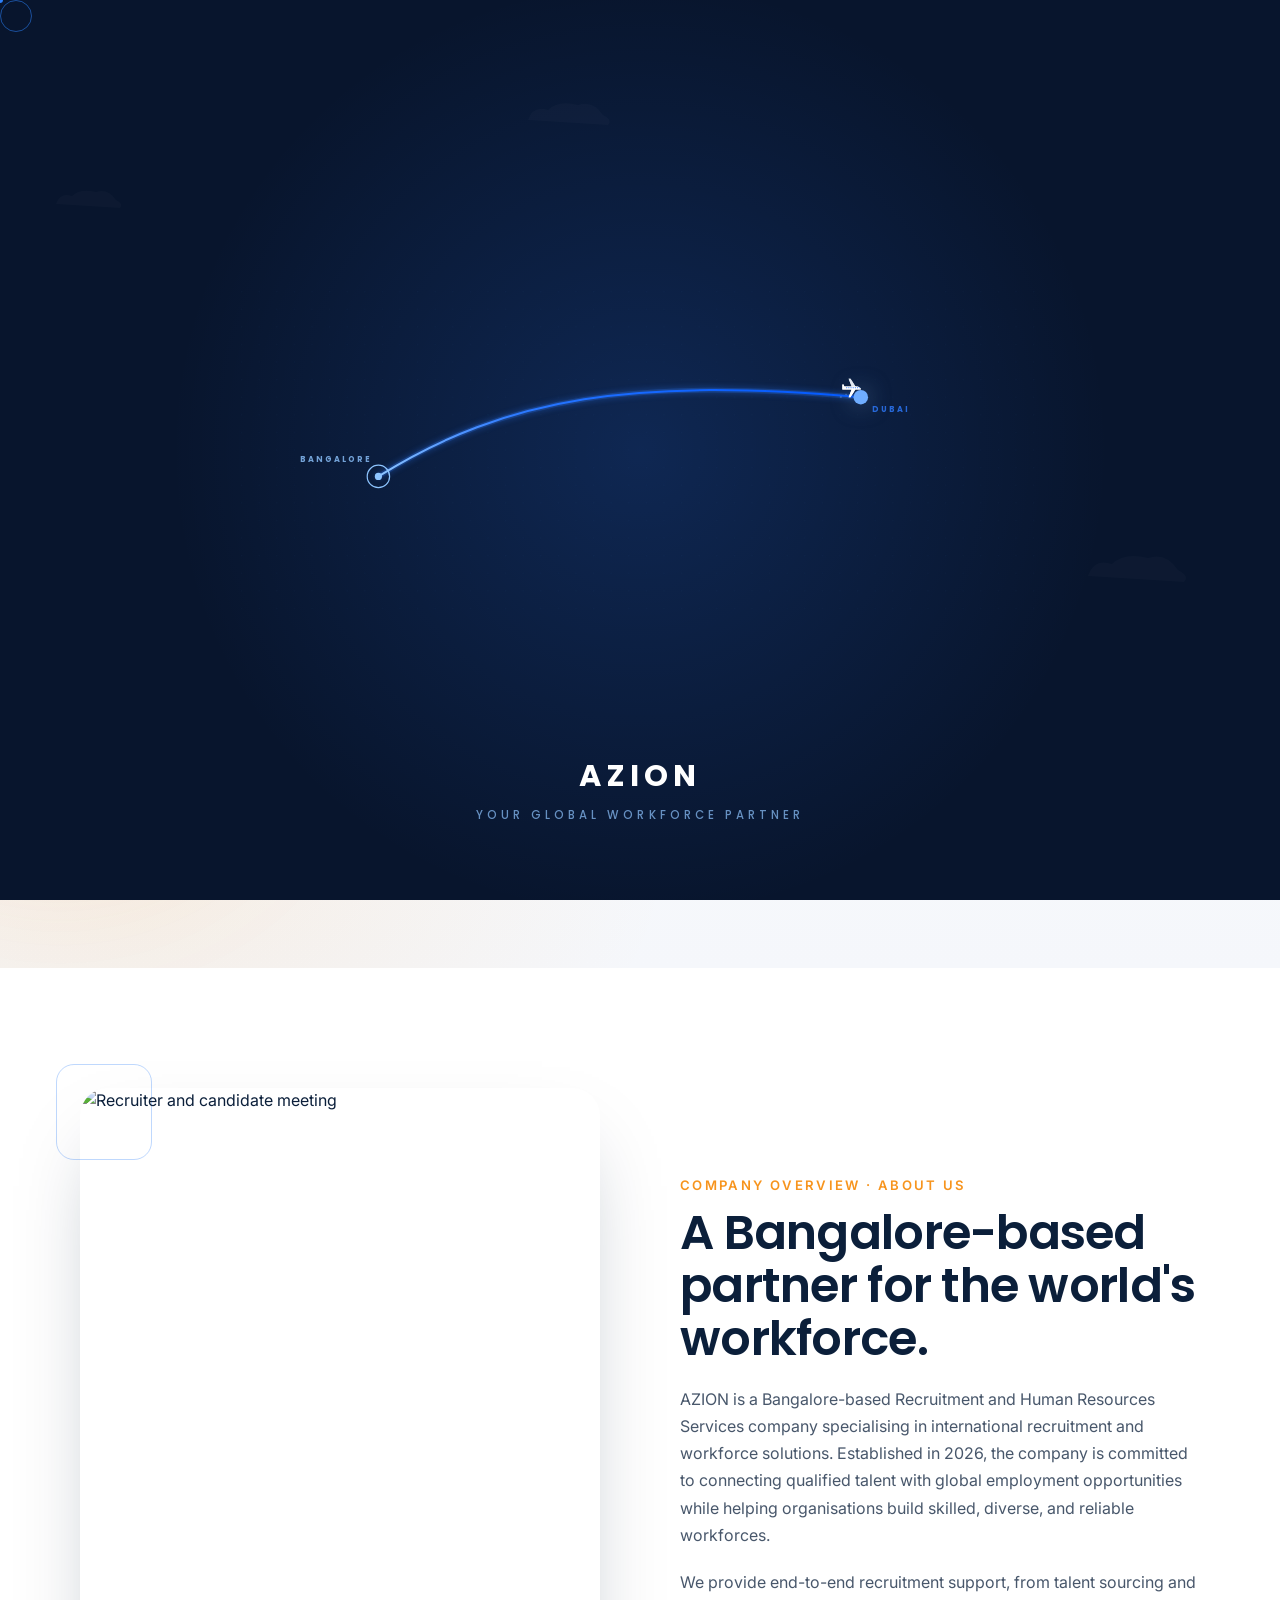
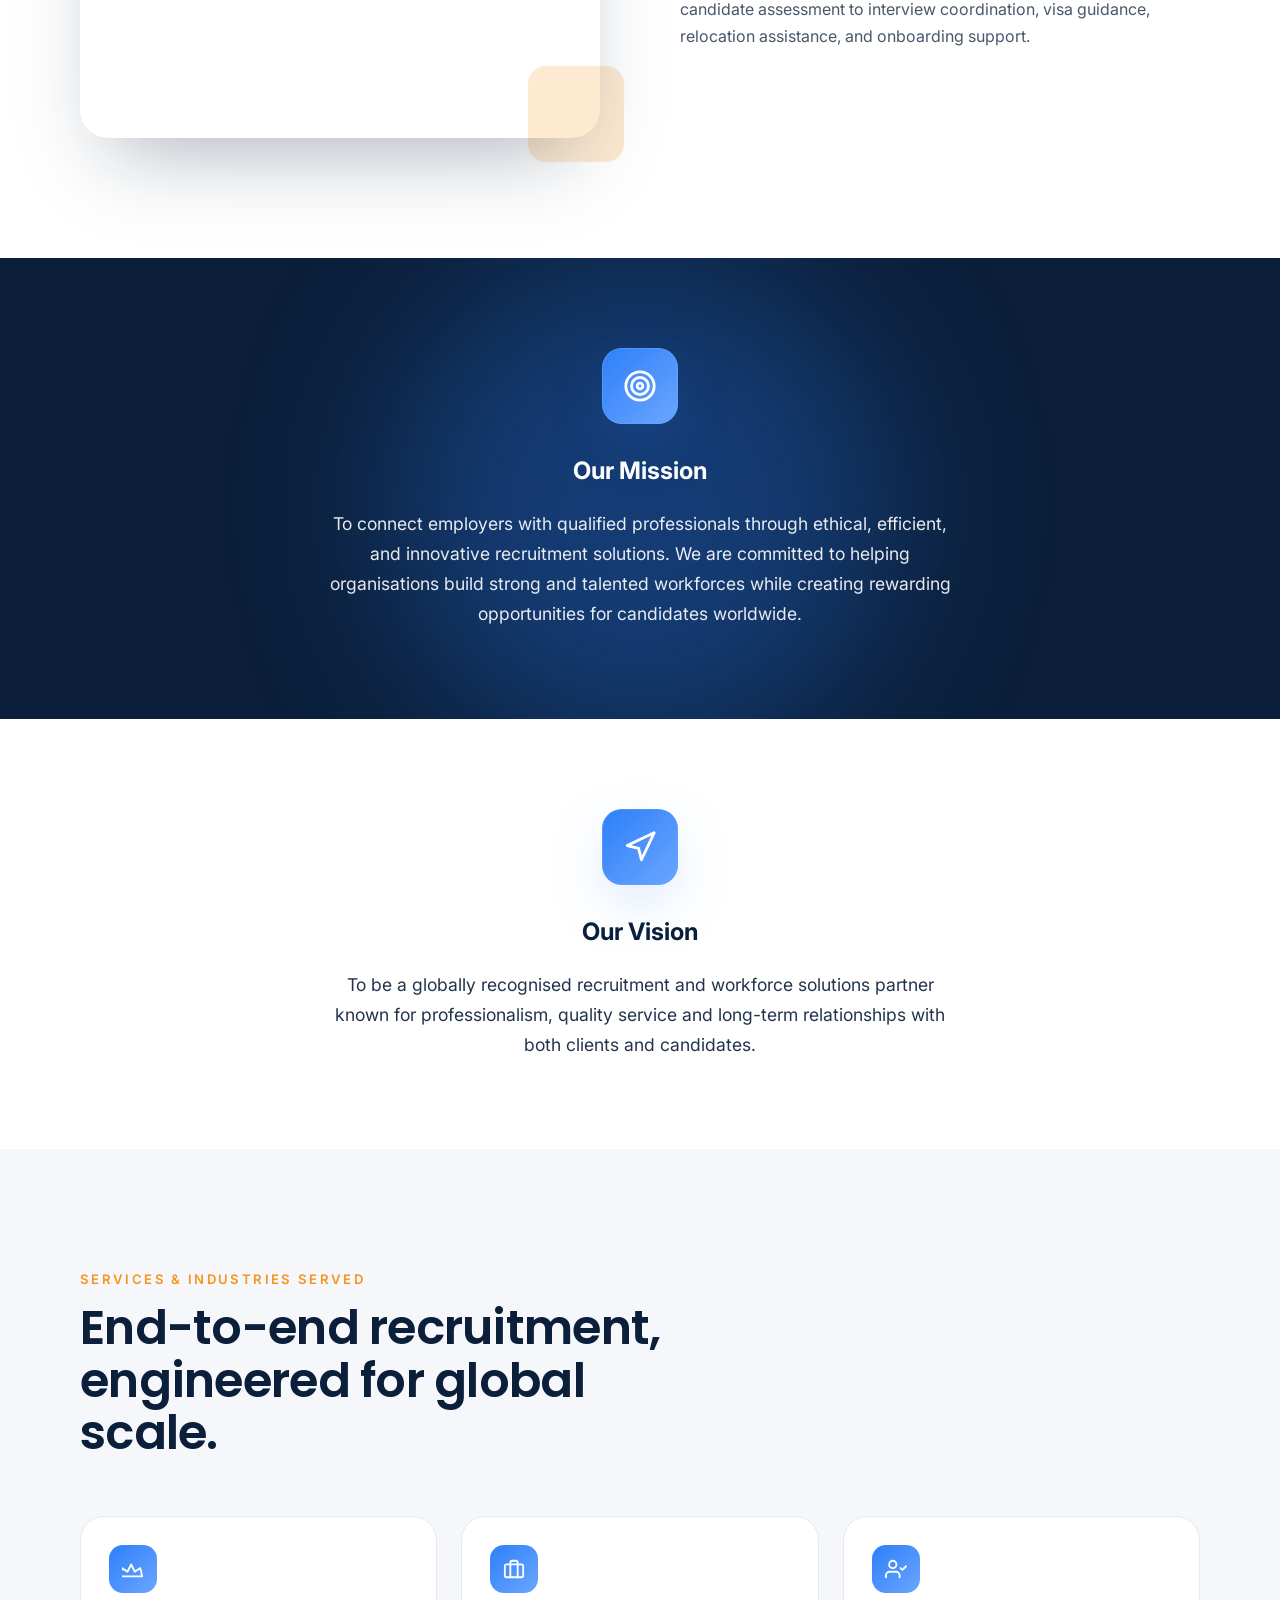
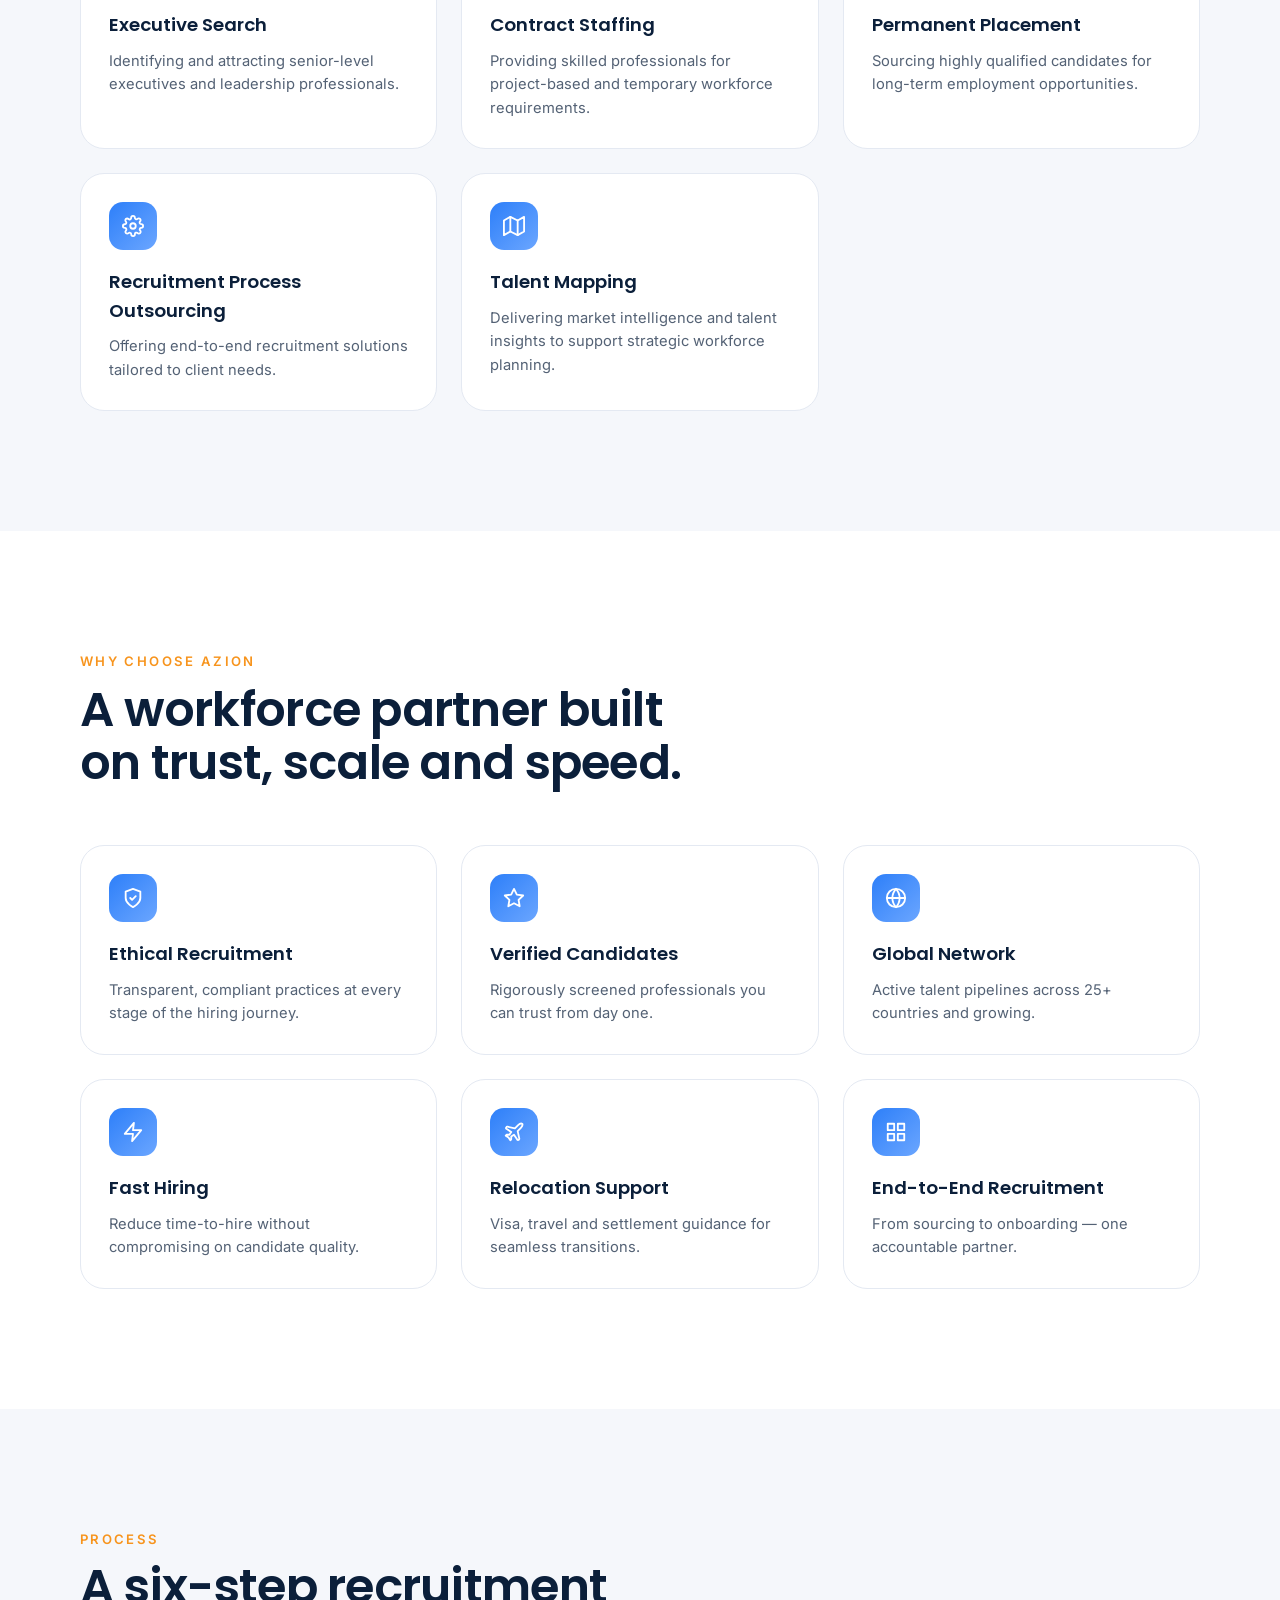
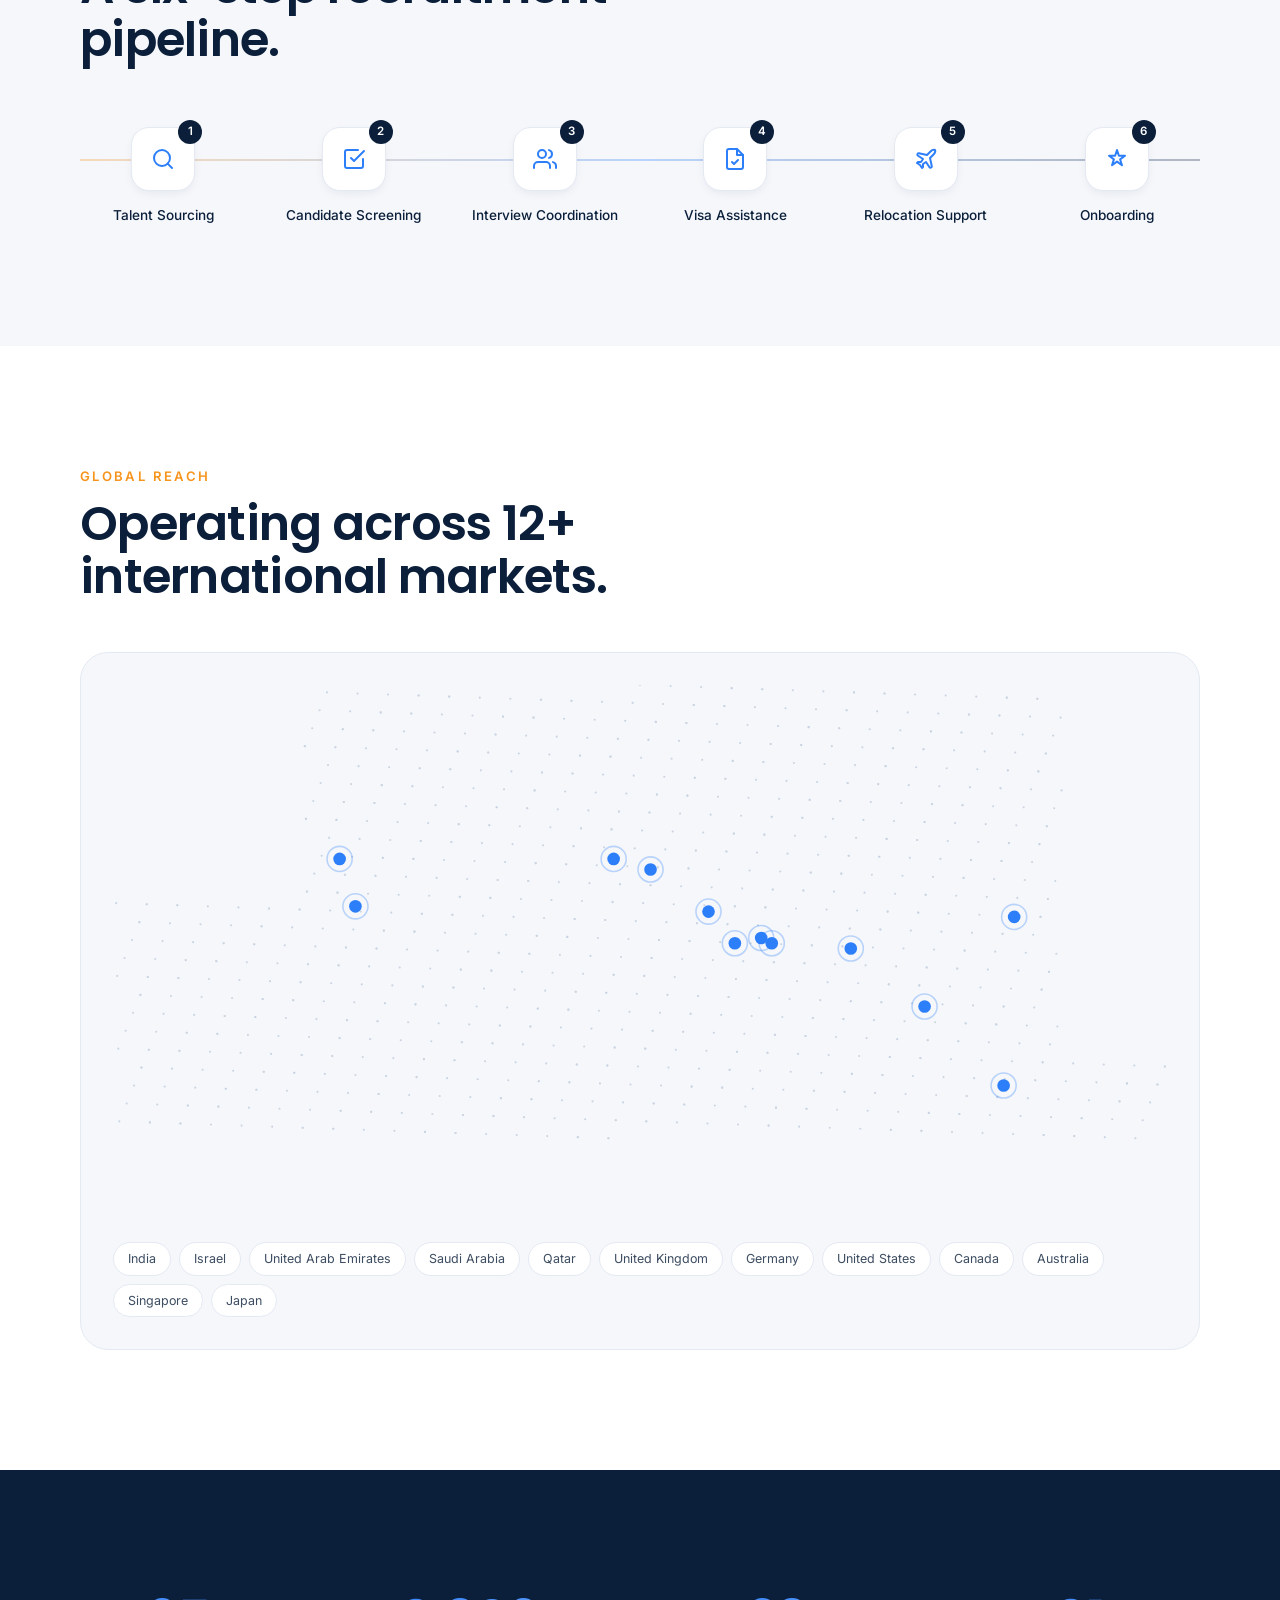
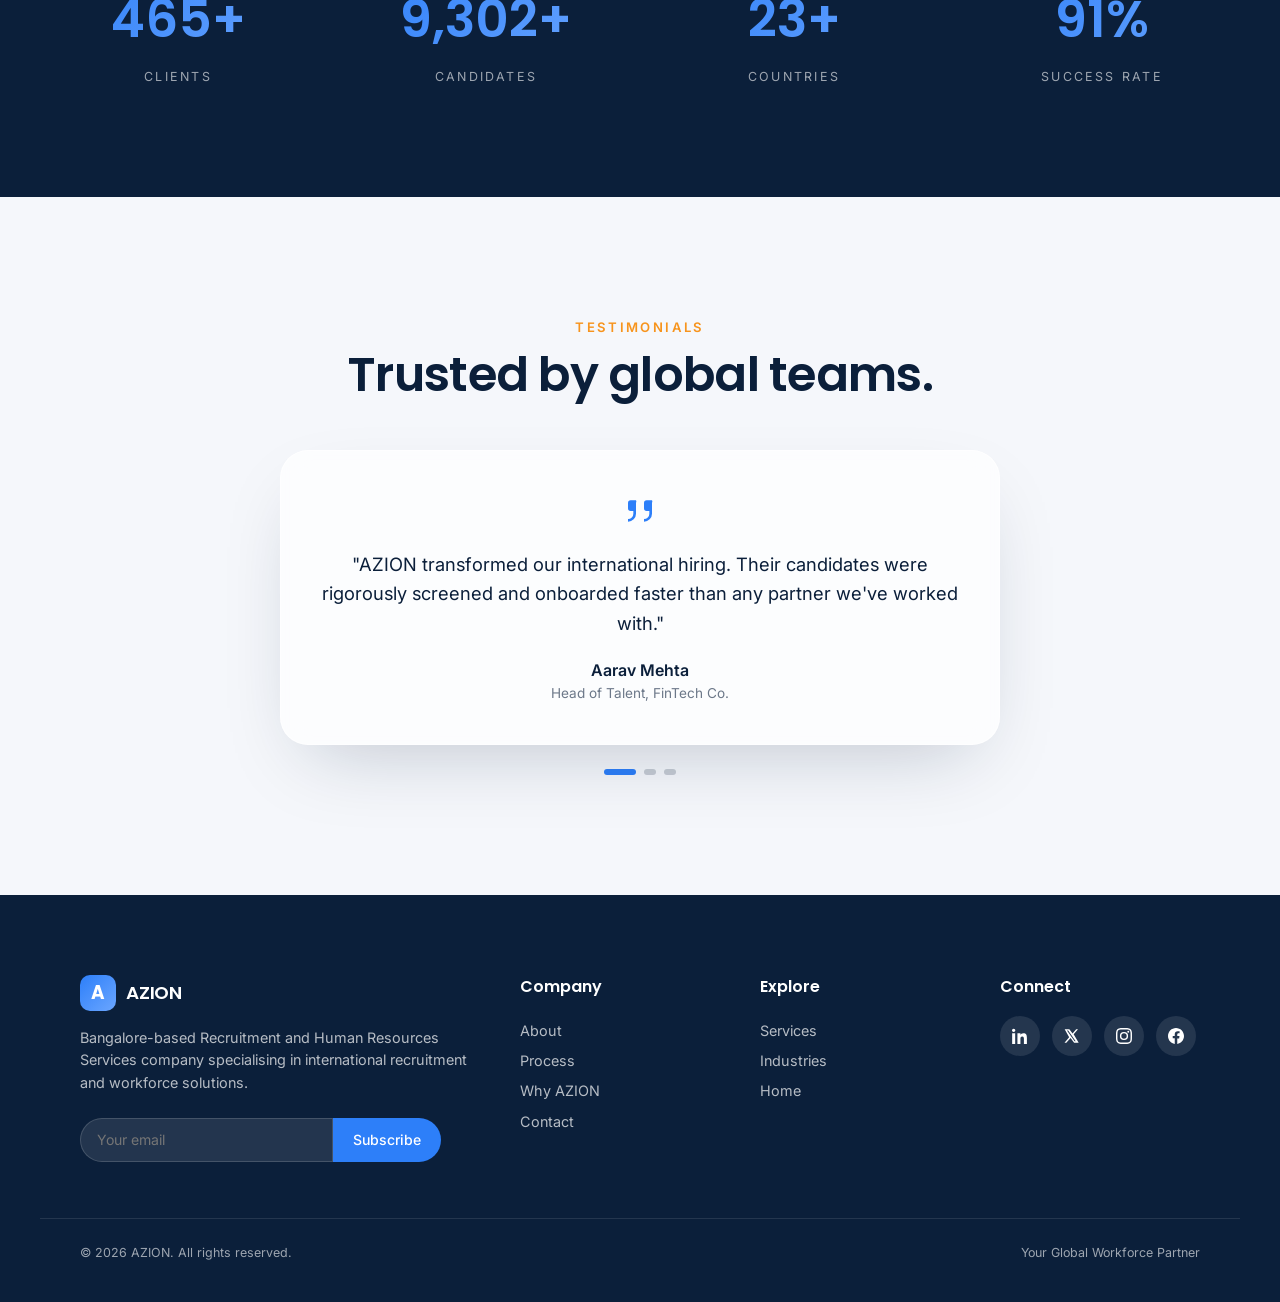
==== index.html @ 22405b6f "to root" ====
<!doctype html>
<html lang="en">

<head>
  <meta charset="utf-8" />
  <meta name="viewport" content="width=device-width, initial-scale=1" />
  <title>AZION — Overseas Recruitment & Workforce Solutions</title>
  <meta name="description"
    content="Bangalore-based international recruitment partner connecting employers with qualified professionals across Europe, Australia, and the GCC." />
  <meta property="og:title" content="AZION — Your Global Workforce Partner" />
  <meta property="og:description" content="Ethical, efficient, innovative recruitment for global teams." />
  <link rel="preconnect" href="https://fonts.googleapis.com">
  <link rel="preconnect" href="https://fonts.gstatic.com" crossorigin>
  <link
    href="https://fonts.googleapis.com/css2?family=Inter:wght@400;500;600&family=Poppins:wght@500;600;700&display=swap"
    rel="stylesheet">
  <link rel="stylesheet" href="css/styles.css" />
</head>

<body>

  <!-- ===== Page Loader ===== -->
  <div id="page-loader" class="loader-root">
    <div class="loader-bg solid"></div>
    <div class="loader-bg radial"></div>
    <div class="loader-bg loader-clouds">
      <svg class="c1" viewBox="0 0 100 40">
        <path d="M 10 30 Q 15 15, 30 20 Q 40 10, 60 15 Q 75 10, 85 25 Q 95 30, 90 35 Z" fill="currentColor" />
      </svg>
      <svg class="c2" viewBox="0 0 100 40">
        <path d="M 10 30 Q 15 15, 30 20 Q 40 10, 60 15 Q 75 10, 85 25 Q 95 30, 90 35 Z" fill="currentColor" />
      </svg>
      <svg class="c3" viewBox="0 0 100 40">
        <path d="M 10 30 Q 15 15, 30 20 Q 40 10, 60 15 Q 75 10, 85 25 Q 95 30, 90 35 Z" fill="currentColor" />
      </svg>
    </div>
    <div class="loader-content">
      <div class="loader-map">
        <div class="loader-map-bg">
          <svg viewBox="0 0 1000 400" fill="none">
            <defs>
              <pattern id="dot-grid-loader" x="0" y="0" width="22" height="22" patternUnits="userSpaceOnUse">
                <circle cx="2" cy="2" r="1.1" fill="currentColor" opacity="0.3" />
              </pattern>
            </defs>
            <rect width="1000" height="400" fill="url(#dot-grid-loader)" />
          </svg>
        </div>
        <svg class="loader-svg" viewBox="0 0 1000 400">
          <defs>
            <linearGradient id="flight-grad" x1="0%" y1="100%" x2="100%" y2="0%">
              <stop offset="0%" stop-color="#8EC5FF" />
              <stop offset="50%" stop-color="#2E7BFF" />
              <stop offset="100%" stop-color="#0057FF" />
            </linearGradient>
            <filter id="path-glow" x="-20%" y="-20%" width="140%" height="140%">
              <feGaussianBlur stdDeviation="4" result="blur" />
              <feMerge>
                <feMergeNode in="blur" />
                <feMergeNode in="SourceGraphic" />
              </feMerge>
            </filter>
            <filter id="plane-glow" x="-80%" y="-80%" width="260%" height="260%">
              <feGaussianBlur stdDeviation="10" result="blur" />
              <feMerge>
                <feMergeNode in="blur" />
                <feMergeNode in="SourceGraphic" />
              </feMerge>
            </filter>
          </defs>

          <path class="flight-glow" d="M173 233 C 335 132, 496 110, 776 134" fill="none" stroke="#2E7BFF"
            stroke-width="6" stroke-linecap="round" opacity="0.35" filter="url(#path-glow)" />
          <path class="flight-path" d="M173 233 C 335 132, 496 110, 776 134" fill="none" stroke="url(#flight-grad)"
            stroke-width="2.5" stroke-linecap="round" />

          <circle id="loader-particle-0" r="3" fill="#8EC5FF" cx="0" cy="0"
            style="opacity:0;filter:drop-shadow(0 0 3px #2E7BFF)" />
          <circle id="loader-particle-1" r="3" fill="#8EC5FF" cx="0" cy="0"
            style="opacity:0;filter:drop-shadow(0 0 3px #2E7BFF)" />
          <circle id="loader-particle-2" r="3" fill="#8EC5FF" cx="0" cy="0"
            style="opacity:0;filter:drop-shadow(0 0 3px #2E7BFF)" />
          <circle id="loader-particle-3" r="3" fill="#8EC5FF" cx="0" cy="0"
            style="opacity:0;filter:drop-shadow(0 0 3px #2E7BFF)" />
          <circle id="loader-particle-4" r="3" fill="#8EC5FF" cx="0" cy="0"
            style="opacity:0;filter:drop-shadow(0 0 3px #2E7BFF)" />
          <circle id="loader-particle-5" r="3" fill="#8EC5FF" cx="0" cy="0"
            style="opacity:0;filter:drop-shadow(0 0 3px #2E7BFF)" />
          <circle id="loader-particle-6" r="3" fill="#8EC5FF" cx="0" cy="0"
            style="opacity:0;filter:drop-shadow(0 0 3px #2E7BFF)" />
          <circle id="loader-particle-7" r="3" fill="#8EC5FF" cx="0" cy="0"
            style="opacity:0;filter:drop-shadow(0 0 3px #2E7BFF)" />
          <circle id="loader-particle-8" r="3" fill="#8EC5FF" cx="0" cy="0"
            style="opacity:0;filter:drop-shadow(0 0 3px #2E7BFF)" />
          <circle id="loader-particle-9" r="3" fill="#8EC5FF" cx="0" cy="0"
            style="opacity:0;filter:drop-shadow(0 0 3px #2E7BFF)" />
          <circle id="loader-particle-10" r="3" fill="#8EC5FF" cx="0" cy="0"
            style="opacity:0;filter:drop-shadow(0 0 3px #2E7BFF)" />
          <circle id="loader-particle-11" r="3" fill="#8EC5FF" cx="0" cy="0"
            style="opacity:0;filter:drop-shadow(0 0 3px #2E7BFF)" />
          <circle id="loader-particle-12" r="3" fill="#8EC5FF" cx="0" cy="0"
            style="opacity:0;filter:drop-shadow(0 0 3px #2E7BFF)" />
          <circle id="loader-particle-13" r="3" fill="#8EC5FF" cx="0" cy="0"
            style="opacity:0;filter:drop-shadow(0 0 3px #2E7BFF)" />
          <circle id="loader-particle-14" r="3" fill="#8EC5FF" cx="0" cy="0"
            style="opacity:0;filter:drop-shadow(0 0 3px #2E7BFF)" />

          <g transform="translate(173, 233)" class="marker-blr">
            <circle r="4.5" fill="#8EC5FF" />
            <circle r="14" fill="none" stroke="#8EC5FF" stroke-width="1.5" />
            <text x="-8" y="-18" fill="#8EC5FF" text-anchor="end">Bangalore</text>
          </g>
          <g transform="translate(776, 134)" class="marker-dxb">
            <circle r="4.5" fill="#2E7BFF" class="marker-dxb-dot" />
            <circle r="14" fill="none" stroke="#2E7BFF" stroke-width="1.5" class="marker-dxb-ring" />
            <text x="14" y="18" fill="#2E7BFF">Dubai</text>
          </g>

          <g class="plane-group" opacity="0" style="filter:url(#plane-glow)">
            <g transform="translate(-256,-256)">
              <polygon fill="#E2E8F0" points="267.342,237.829 173.993,0 226.41,0 377.713,237.829" />
              <path fill="#FFFFFF"
                d="M497.958,259.18l-14.559-7.004l-6.745-14.284c-19.342-13.812-48.901-24.332-93.788-24.332c-142.684,0-328.62,0-328.62,0l-20.761-53.215H0v138.37h257.708L173.993,512h52.417c21.565-37.033,130.957-205.984,135.685-213.286H512C512,291.494,509.359,275.432,497.958,259.18z" />
              <g>
                <path fill="#3B82F6"
                  d="M477.952,262.091h12.133c3.005,0,5.75-1.098,7.868-2.907c-5.136-7.322-12.051-14.679-21.303-21.286c-6.088,0.65-10.831,5.801-10.831,12.061C465.819,256.658,471.251,262.091,477.952,262.091z" />
                <path fill="#2E7BFF"
                  d="M429.421,262.091h-12.133c-6.701,0-12.133-5.433-12.133-12.133s5.432-12.133,12.133-12.133h12.133c6.701,0,12.133,5.433,12.133,12.133S436.121,262.091,429.421,262.091z" />
                <path fill="#2E7BFF"
                  d="M368.758,262.091h-12.133c-6.701,0-12.133-5.433-12.133-12.133s5.432-12.133,12.133-12.133h12.133c6.701,0,12.133,5.433,12.133,12.133S375.457,262.091,368.758,262.091z" />
                <path fill="#2E7BFF"
                  d="M308.094,262.091h-12.133c-6.701,0-12.133-5.433-12.133-12.133s5.432-12.133,12.133-12.133h12.133c6.701,0,12.133,5.433,12.133,12.133S314.794,262.091,308.094,262.091z" />
                <path fill="#2E7BFF"
                  d="M247.431,262.091h-12.133c-6.701,0-12.133-5.433-12.133-12.133s5.432-12.133,12.133-12.133h12.133c6.701,0,12.133,5.433,12.133,12.133S254.13,262.091,247.431,262.091z" />
                <path fill="#2E7BFF"
                  d="M186.767,262.091h-12.133c-6.701,0-12.133-5.433-12.133-12.133s5.432-12.133,12.133-12.133h12.133c6.701,0,12.133,5.433,12.133,12.133S193.467,262.091,186.767,262.091z" />
                <path fill="#2E7BFF"
                  d="M126.104,262.091h-12.133c-6.701,0-12.133-5.433-12.133-12.133s5.432-12.133,12.133-12.133h12.133c6.701,0,12.133,5.433,12.133,12.133S132.803,262.091,126.104,262.091z" />
              </g>
            </g>
          </g>
        </svg>
      </div>

      <div class="loader-caption">
        <div class="stack">
          <p class="loader-text-1">Connecting Global Talent</p>
          <p class="loader-text-2">From Bangalore to Dubai</p>
          <h1 class="loader-text-3">AZION<span>Your Global Workforce Partner</span></h1>
        </div>
      </div>
    </div>
  </div>

  <div id="nav-mount"></div>

  <!-- ===== Hero ===== -->
  <section class="hero">
    <div class="blob" style="top:-100px;right:-80px;height:420px;width:420px;background:rgba(45,127,249,0.2);"></div>
    <div class="blob"
      style="top:50%;left:-120px;height:360px;width:360px;background:rgba(247,148,29,0.15);animation-delay:-8s;"></div>
    <div class="container hero-grid">
      <div>
        <span class="eyebrow-chip"><span class="dot"></span> Your Global Workforce Partner</span>
        <h1>Global Workforce <br />Solutions for <span class="text-gradient">International Success</span></h1>
        <p class="hero-lead">Connecting employers with qualified professionals through ethical, efficient and innovative
          recruitment services.</p>
        <div class="hero-cta">
          <a href="services.html" class="btn btn-primary">Explore Services
            <svg viewBox="0 0 24 24" fill="none" stroke="currentColor" stroke-width="2" stroke-linecap="round"
              stroke-linejoin="round">
              <line x1="5" y1="12" x2="19" y2="12" />
              <polyline points="12 5 19 12 12 19" />
            </svg>
          </a>
          <a href="contact.html" class="btn btn-ghost">
            <svg viewBox="0 0 24 24" fill="none" stroke="currentColor" stroke-width="2" stroke-linecap="round"
              stroke-linejoin="round">
              <path
                d="M21 11.5a8.38 8.38 0 0 1-.9 3.8 8.5 8.5 0 0 1-7.6 4.7 8.38 8.38 0 0 1-3.8-.9L3 21l1.9-5.7a8.38 8.38 0 0 1-.9-3.8 8.5 8.5 0 0 1 4.7-7.6 8.38 8.38 0 0 1 3.8-.9h.5a8.48 8.48 0 0 1 8 8v.5z" />
            </svg>
            Contact Us
          </a>
        </div>
        <div class="hero-stats">
          <div>
            <div class="n">25+</div>
            <div class="l">Countries</div>
          </div>
          <div>
            <div class="n">10K+</div>
            <div class="l">Candidates</div>
          </div>
          <div>
            <div class="n">98%</div>
            <div class="l">Success</div>
          </div>
        </div>
      </div>
      <div class="hero-visual reveal">
        <div class="earth-wrap">
          <div id="earth-canvas" aria-label="Interactive globe showing route from India to Israel"></div>
          <div class="earth-legend">
            <span class="dot dot-blue"></span> Bangalore
            <span class="arrow">→</span>
            <span class="dot dot-orange"></span> Tel Aviv
          </div>
        </div>

      </div>
    </div>
  </section>

  <!-- ===== About ===== -->
  <section class="section">
    <div class="container two-col">
      <div class="about-visual reveal">
        <div class="frame1"></div>
        <div class="frame2"></div>
        <div class="about-img">
          <img src="https://images.unsplash.com/photo-1521737604893-d14cc237f11d?auto=format&fit=crop&w=1200&q=80"
            alt="Recruiter and candidate meeting" loading="lazy" />
        </div>
      </div>
      <div class="reveal">
        <p class="section-eyebrow">Company Overview · About Us</p>
        <h2>A Bangalore-based partner for the world's workforce.</h2>
        <div class="body-lead">
          <p>AZION is a Bangalore-based Recruitment and Human Resources Services company specialising in international
            recruitment and workforce solutions. Established in 2026, the company is committed to connecting qualified
            talent with global employment opportunities while helping organisations build skilled, diverse, and reliable
            workforces.</p>
          <p>We provide end-to-end recruitment support, from talent sourcing and candidate assessment to interview
            coordination, visa guidance, relocation assistance, and onboarding support.</p>
        </div>
      </div>
    </div>
  </section>

  <!-- ===== Mission ===== -->
  <section class="mv">
    <div class="blob"
      style="top:0;left:50%;transform:translateX(-50%);height:500px;width:500px;background:rgba(45,127,249,0.3);"></div>
    <div class="container mv-inner reveal" style="position:relative;">
      <div class="mv-icon">
        <svg viewBox="0 0 24 24" fill="none" stroke="currentColor" stroke-width="2" stroke-linecap="round"
          stroke-linejoin="round">
          <circle cx="12" cy="12" r="10" />
          <circle cx="12" cy="12" r="6" />
          <circle cx="12" cy="12" r="2" />
        </svg>
      </div>
      <h2>Our Mission</h2>
      <p class="lead">To connect employers with qualified professionals through ethical, efficient, and innovative
        recruitment solutions. We are committed to helping organisations build strong and talented workforces while
        creating rewarding opportunities for candidates worldwide.</p>
    </div>
  </section>

  <!-- ===== Vision ===== -->
  <section class="mv light">
    <div class="container mv-inner reveal">
      <div class="mv-icon">
        <svg viewBox="0 0 24 24" fill="none" stroke="currentColor" stroke-width="2" stroke-linecap="round"
          stroke-linejoin="round">
          <polygon points="3 11 22 2 13 21 11 13 3 11" />
        </svg>
      </div>
      <h2>Our Vision</h2>
      <p class="lead">To be a globally recognised recruitment and workforce solutions partner known for professionalism,
        quality service and long-term relationships with both clients and candidates.</p>
    </div>
  </section>

  <!-- ===== Services ===== -->
  <section class="section section-alt">
    <div class="container">
      <div class="section-head reveal">
        <p class="section-eyebrow">Services & Industries Served</p>
        <h2>End-to-end recruitment, engineered for global scale.</h2>
      </div>
      <div class="grid-3">
        <div class="card reveal">
          <div class="icon"><svg viewBox="0 0 24 24" fill="none" stroke="currentColor" stroke-width="2"
              stroke-linecap="round" stroke-linejoin="round">
              <path d="M2 20h20l-2-9-6 4-4-8-4 8-6-4-2 9z" />
            </svg></div>
          <h3>Executive Search</h3>
          <p>Identifying and attracting senior-level executives and leadership professionals.</p>
        </div>
        <div class="card reveal">
          <div class="icon"><svg viewBox="0 0 24 24" fill="none" stroke="currentColor" stroke-width="2"
              stroke-linecap="round" stroke-linejoin="round">
              <rect x="2" y="7" width="20" height="14" rx="2" />
              <path d="M16 21V5a2 2 0 0 0-2-2h-4a2 2 0 0 0-2 2v16" />
            </svg></div>
          <h3>Contract Staffing</h3>
          <p>Providing skilled professionals for project-based and temporary workforce requirements.</p>
        </div>
        <div class="card reveal">
          <div class="icon"><svg viewBox="0 0 24 24" fill="none" stroke="currentColor" stroke-width="2"
              stroke-linecap="round" stroke-linejoin="round">
              <path d="M16 21v-2a4 4 0 0 0-4-4H5a4 4 0 0 0-4 4v2" />
              <circle cx="8.5" cy="7" r="4" />
              <polyline points="17 11 19 13 23 9" />
            </svg></div>
          <h3>Permanent Placement</h3>
          <p>Sourcing highly qualified candidates for long-term employment opportunities.</p>
        </div>
        <div class="card reveal">
          <div class="icon"><svg viewBox="0 0 24 24" fill="none" stroke="currentColor" stroke-width="2"
              stroke-linecap="round" stroke-linejoin="round">
              <circle cx="12" cy="12" r="3" />
              <path
                d="M19.4 15a1.65 1.65 0 0 0 .33 1.82l.06.06a2 2 0 1 1-2.83 2.83l-.06-.06a1.65 1.65 0 0 0-1.82-.33 1.65 1.65 0 0 0-1 1.51V21a2 2 0 0 1-4 0v-.09A1.65 1.65 0 0 0 9 19.4a1.65 1.65 0 0 0-1.82.33l-.06.06a2 2 0 1 1-2.83-2.83l.06-.06a1.65 1.65 0 0 0 .33-1.82 1.65 1.65 0 0 0-1.51-1H3a2 2 0 0 1 0-4h.09a1.65 1.65 0 0 0 1.51-1 1.65 1.65 0 0 0-.33-1.82l-.06-.06a2 2 0 1 1 2.83-2.83l.06.06a1.65 1.65 0 0 0 1.82.33H9a1.65 1.65 0 0 0 1-1.51V3a2 2 0 0 1 4 0v.09a1.65 1.65 0 0 0 1 1.51 1.65 1.65 0 0 0 1.82-.33l.06-.06a2 2 0 1 1 2.83 2.83l-.06.06a1.65 1.65 0 0 0-.33 1.82V9a1.65 1.65 0 0 0 1.51 1H21a2 2 0 0 1 0 4h-.09a1.65 1.65 0 0 0-1.51 1z" />
            </svg></div>
          <h3>Recruitment Process Outsourcing</h3>
          <p>Offering end-to-end recruitment solutions tailored to client needs.</p>
        </div>
        <div class="card reveal">
          <div class="icon"><svg viewBox="0 0 24 24" fill="none" stroke="currentColor" stroke-width="2"
              stroke-linecap="round" stroke-linejoin="round">
              <polygon points="1 6 1 22 8 18 16 22 23 18 23 2 16 6 8 2 1 6" />
              <line x1="8" y1="2" x2="8" y2="18" />
              <line x1="16" y1="6" x2="16" y2="22" />
            </svg></div>
          <h3>Talent Mapping</h3>
          <p>Delivering market intelligence and talent insights to support strategic workforce planning.</p>
        </div>
      </div>
    </div>
  </section>

  <!-- ===== Why Choose ===== -->
  <section class="section">
    <div class="container">
      <div class="section-head reveal">
        <p class="section-eyebrow">Why Choose AZION</p>
        <h2>A workforce partner built on trust, scale and speed.</h2>
      </div>
      <div class="grid-3">
        <div class="card reveal">
          <div class="icon"><svg viewBox="0 0 24 24" fill="none" stroke="currentColor" stroke-width="2"
              stroke-linecap="round" stroke-linejoin="round">
              <path d="M12 22s8-4 8-10V5l-8-3-8 3v7c0 6 8 10 8 10z" />
              <polyline points="9 12 11 14 15 10" />
            </svg></div>
          <h3>Ethical Recruitment</h3>
          <p>Transparent, compliant practices at every stage of the hiring journey.</p>
        </div>
        <div class="card reveal">
          <div class="icon"><svg viewBox="0 0 24 24" fill="none" stroke="currentColor" stroke-width="2"
              stroke-linecap="round" stroke-linejoin="round">
              <polygon
                points="12 2 15.09 8.26 22 9.27 17 14.14 18.18 21.02 12 17.77 5.82 21.02 7 14.14 2 9.27 8.91 8.26 12 2" />
            </svg></div>
          <h3>Verified Candidates</h3>
          <p>Rigorously screened professionals you can trust from day one.</p>
        </div>
        <div class="card reveal">
          <div class="icon"><svg viewBox="0 0 24 24" fill="none" stroke="currentColor" stroke-width="2"
              stroke-linecap="round" stroke-linejoin="round">
              <circle cx="12" cy="12" r="10" />
              <line x1="2" y1="12" x2="22" y2="12" />
              <path d="M12 2a15.3 15.3 0 0 1 4 10 15.3 15.3 0 0 1-4 10 15.3 15.3 0 0 1-4-10 15.3 15.3 0 0 1 4-10z" />
            </svg></div>
          <h3>Global Network</h3>
          <p>Active talent pipelines across 25+ countries and growing.</p>
        </div>
        <div class="card reveal">
          <div class="icon"><svg viewBox="0 0 24 24" fill="none" stroke="currentColor" stroke-width="2"
              stroke-linecap="round" stroke-linejoin="round">
              <polygon points="13 2 3 14 12 14 11 22 21 10 12 10 13 2" />
            </svg></div>
          <h3>Fast Hiring</h3>
          <p>Reduce time-to-hire without compromising on candidate quality.</p>
        </div>
        <div class="card reveal">
          <div class="icon"><svg viewBox="0 0 24 24" fill="none" stroke="currentColor" stroke-width="2"
              stroke-linecap="round" stroke-linejoin="round">
              <path
                d="M17.8 19.2 16 11l3.5-3.5C21 6 21.5 4 21 3c-1-.5-3 0-4.5 1.5L13 8 4.8 6.2c-.5-.1-.9.1-1.1.5l-.3.5c-.2.5-.1 1 .3 1.3L9 12l-2 3H4l-1 1 3 2 2 3 1-1v-3l3-2 3.5 5.3c.3.4.8.5 1.3.3l.5-.2c.4-.3.6-.7.5-1.2z" />
            </svg></div>
          <h3>Relocation Support</h3>
          <p>Visa, travel and settlement guidance for seamless transitions.</p>
        </div>
        <div class="card reveal">
          <div class="icon"><svg viewBox="0 0 24 24" fill="none" stroke="currentColor" stroke-width="2"
              stroke-linecap="round" stroke-linejoin="round">
              <rect x="3" y="3" width="7" height="7" />
              <rect x="14" y="3" width="7" height="7" />
              <rect x="14" y="14" width="7" height="7" />
              <rect x="3" y="14" width="7" height="7" />
            </svg></div>
          <h3>End-to-End Recruitment</h3>
          <p>From sourcing to onboarding — one accountable partner.</p>
        </div>
      </div>
    </div>
  </section>

  <!-- ===== Process ===== -->
  <section class="section section-alt">
    <div class="container">
      <div class="section-head reveal">
        <p class="section-eyebrow">Process</p>
        <h2>A six-step recruitment pipeline.</h2>
      </div>
      <div class="timeline">
        <div class="steps">
          <div class="step reveal">
            <div class="step-icon"><svg viewBox="0 0 24 24" fill="none" stroke="currentColor" stroke-width="2"
                stroke-linecap="round" stroke-linejoin="round">
                <circle cx="11" cy="11" r="8" />
                <line x1="21" y1="21" x2="16.65" y2="16.65" />
              </svg><span class="step-num">1</span></div>
            <div class="step-label">Talent Sourcing</div>
          </div>
          <div class="step reveal">
            <div class="step-icon"><svg viewBox="0 0 24 24" fill="none" stroke="currentColor" stroke-width="2"
                stroke-linecap="round" stroke-linejoin="round">
                <path d="M9 11l3 3L22 4" />
                <path d="M21 12v7a2 2 0 0 1-2 2H5a2 2 0 0 1-2-2V5a2 2 0 0 1 2-2h11" />
              </svg><span class="step-num">2</span></div>
            <div class="step-label">Candidate Screening</div>
          </div>
          <div class="step reveal">
            <div class="step-icon"><svg viewBox="0 0 24 24" fill="none" stroke="currentColor" stroke-width="2"
                stroke-linecap="round" stroke-linejoin="round">
                <path d="M17 21v-2a4 4 0 0 0-4-4H5a4 4 0 0 0-4 4v2" />
                <circle cx="9" cy="7" r="4" />
                <path d="M23 21v-2a4 4 0 0 0-3-3.87" />
                <path d="M16 3.13a4 4 0 0 1 0 7.75" />
              </svg><span class="step-num">3</span></div>
            <div class="step-label">Interview Coordination</div>
          </div>
          <div class="step reveal">
            <div class="step-icon"><svg viewBox="0 0 24 24" fill="none" stroke="currentColor" stroke-width="2"
                stroke-linecap="round" stroke-linejoin="round">
                <path d="M14 2H6a2 2 0 0 0-2 2v16a2 2 0 0 0 2 2h12a2 2 0 0 0 2-2V8z" />
                <polyline points="14 2 14 8 20 8" />
                <polyline points="9 15 11 17 15 13" />
              </svg><span class="step-num">4</span></div>
            <div class="step-label">Visa Assistance</div>
          </div>
          <div class="step reveal">
            <div class="step-icon"><svg viewBox="0 0 24 24" fill="none" stroke="currentColor" stroke-width="2"
                stroke-linecap="round" stroke-linejoin="round">
                <path
                  d="M17.8 19.2 16 11l3.5-3.5C21 6 21.5 4 21 3c-1-.5-3 0-4.5 1.5L13 8 4.8 6.2c-.5-.1-.9.1-1.1.5l-.3.5c-.2.5-.1 1 .3 1.3L9 12l-2 3H4l-1 1 3 2 2 3 1-1v-3l3-2 3.5 5.3c.3.4.8.5 1.3.3l.5-.2c.4-.3.6-.7.5-1.2z" />
              </svg><span class="step-num">5</span></div>
            <div class="step-label">Relocation Support</div>
          </div>
          <div class="step reveal">
            <div class="step-icon"><svg viewBox="0 0 24 24" fill="none" stroke="currentColor" stroke-width="2"
                stroke-linecap="round" stroke-linejoin="round">
                <path d="M12 3l1.9 5.8H20l-4.9 3.6 1.9 5.8L12 14.6 7 18.2l1.9-5.8L4 8.8h6.1L12 3z" />
              </svg><span class="step-num">6</span></div>
            <div class="step-label">Onboarding</div>
          </div>
        </div>
      </div>
    </div>
  </section>

  <!-- ===== Countries ===== -->
  <section class="section">
    <div class="container">
      <div class="section-head reveal">
        <p class="section-eyebrow">Global Reach</p>
        <h2>Operating across 12+ international markets.</h2>
      </div>
      <div class="map-wrap reveal">
        <svg viewBox="0 0 1000 500">
          <g fill="#cbd5e1" id="worldDots"></g>
          <g id="pins"></g>
        </svg>
        <div class="chips">
          <span class="chip">India</span><span class="chip">Israel</span><span class="chip">United Arab Emirates</span>
          <span class="chip">Saudi Arabia</span><span class="chip">Qatar</span><span class="chip">United Kingdom</span>
          <span class="chip">Germany</span><span class="chip">United States</span><span class="chip">Canada</span>
          <span class="chip">Australia</span><span class="chip">Singapore</span><span class="chip">Japan</span>
        </div>
      </div>
    </div>
  </section>

  <!-- ===== Stats ===== -->
  <section class="section-dark">
    <div class="container stats">
      <div class="stat">
        <div class="v text-gradient" data-to="500" data-suffix="+">0</div>
        <div class="l">Clients</div>
      </div>
      <div class="stat">
        <div class="v text-gradient" data-to="10000" data-suffix="+">0</div>
        <div class="l">Candidates</div>
      </div>
      <div class="stat">
        <div class="v text-gradient" data-to="25" data-suffix="+">0</div>
        <div class="l">Countries</div>
      </div>
      <div class="stat">
        <div class="v text-gradient" data-to="98" data-suffix="%">0</div>
        <div class="l">Success Rate</div>
      </div>
    </div>
  </section>

  <!-- ===== Testimonials ===== -->
  <section class="section section-alt">
    <div class="container testimonials">
      <p class="section-eyebrow">Testimonials</p>
      <h2>Trusted by global teams.</h2>
      <div style="position:relative;min-height:260px;">
        <div class="quote-card" data-idx="0">
          <svg viewBox="0 0 24 24" fill="currentColor">
            <path
              d="M9 7H5a2 2 0 0 0-2 2v4a2 2 0 0 0 2 2h2v2a4 4 0 0 1-4 4v2a6 6 0 0 0 6-6V9a2 2 0 0 0 0-2zm12 0h-4a2 2 0 0 0-2 2v4a2 2 0 0 0 2 2h2v2a4 4 0 0 1-4 4v2a6 6 0 0 0 6-6V9a2 2 0 0 0 0-2z" />
          </svg>
          <p>"AZION transformed our international hiring. Their candidates were rigorously screened and onboarded faster
            than any partner we've worked with."</p>
          <div class="name">Aarav Mehta</div>
          <div class="role">Head of Talent, FinTech Co.</div>
        </div>
        <div class="quote-card" data-idx="1">
          <svg viewBox="0 0 24 24" fill="currentColor">
            <path
              d="M9 7H5a2 2 0 0 0-2 2v4a2 2 0 0 0 2 2h2v2a4 4 0 0 1-4 4v2a6 6 0 0 0 6-6V9a2 2 0 0 0 0-2zm12 0h-4a2 2 0 0 0-2 2v4a2 2 0 0 0 2 2h2v2a4 4 0 0 1-4 4v2a6 6 0 0 0 6-6V9a2 2 0 0 0 0-2z" />
          </svg>
          <p>"From visa assistance to onboarding, the experience was end-to-end professional. Truly a global workforce
            partner."</p>
          <div class="name">Sara Cohen</div>
          <div class="role">HR Director, MedTech Israel</div>
        </div>
        <div class="quote-card" data-idx="2">
          <svg viewBox="0 0 24 24" fill="currentColor">
            <path
              d="M9 7H5a2 2 0 0 0-2 2v4a2 2 0 0 0 2 2h2v2a4 4 0 0 1-4 4v2a6 6 0 0 0 6-6V9a2 2 0 0 0 0-2zm12 0h-4a2 2 0 0 0-2 2v4a2 2 0 0 0 2 2h2v2a4 4 0 0 1-4 4v2a6 6 0 0 0 6-6V9a2 2 0 0 0 0-2z" />
          </svg>
          <p>"Their talent mapping insights helped us plan a multi-country expansion with confidence."</p>
          <div class="name">Daniel Park</div>
          <div class="role">VP Operations, Logistics Group</div>
        </div>
      </div>
      <div class="dots">
        <button data-idx="0" class="active" aria-label="1"></button>
        <button data-idx="1" aria-label="2"></button>
        <button data-idx="2" aria-label="3"></button>
      </div>
    </div>
  </section>

  <div id="footer-mount"></div>

  <script>
    // Populate world dots + pins
    (function () {
      const dots = document.getElementById("worldDots");
      if (dots) {
        let s = "";
        for (let i = 0; i < 1400; i++) {
          const x = (i * 37) % 1000, y = (i * 53) % 500;
          if ((x < 180 && y < 200) || (x > 900 && y < 350) || y > 430) continue;
          s += `<circle cx="${x}" cy="${y}" r="1"/>`;
        }
        dots.innerHTML = s;
      }
      const pinsEl = document.getElementById("pins");
      if (pinsEl) {
        const pins = [
          ["India", 700, 250], ["Israel", 565, 215], ["United Arab Emirates", 625, 245],
          ["Saudi Arabia", 590, 245], ["Qatar", 615, 240], ["United Kingdom", 475, 165],
          ["Germany", 510, 175], ["United States", 230, 210], ["Canada", 215, 165],
          ["Australia", 845, 380], ["Singapore", 770, 305], ["Japan", 855, 220],
        ];
        pinsEl.innerHTML = pins.map(([n, x, y]) => `
        <g class="pin" style="cursor:pointer;">
          <circle cx="${x}" cy="${y}" r="6" fill="#2D7FF9"/>
          <circle cx="${x}" cy="${y}" r="10" fill="none" stroke="#2D7FF9" stroke-width="1.5" opacity="0.5">
            <animate attributeName="r" from="6" to="18" dur="2s" repeatCount="indefinite"/>
            <animate attributeName="opacity" from="0.6" to="0" dur="2s" repeatCount="indefinite"/>
          </circle>
          <g class="pin-label" opacity="0">
            <rect x="${x + 10}" y="${y - 22}" width="${n.length * 7 + 16}" height="22" rx="6" fill="#0B1F3A"/>
            <text x="${x + 18}" y="${y - 7}" font-size="11" fill="#fff">${n}</text>
          </g>
        </g>`).join("");
      }
    })();
  </script>
  <script src="https://cdnjs.cloudflare.com/ajax/libs/gsap/3.12.5/gsap.min.js"></script>
  <script src="js/loader.js"></script>
  <script src="js/main.js"></script>
  <script src="https://unpkg.com/three@0.160.0/build/three.min.js"></script>
  <script src="js/earth.js"></script>
</body>

</html>
---- css/styles.css ----
/* ============ AZION — Design System ============ */
:root {
  --navy-deep: #0B1F3A;
  --brand-blue: #2D7FF9;
  --brand-blue-glow: #6BA6FF;
  --brand-orange: #F7941D;
  --mist: #F5F7FB;
  --border: #E4E9F2;
  --white: #ffffff;
  --gradient-brand: linear-gradient(135deg, #2D7FF9 0%, #6BA6FF 100%);
  --gradient-hero: radial-gradient(1200px 600px at 80% 10%, rgba(45,127,249,0.10), transparent 60%),
                   radial-gradient(900px 500px at 10% 90%, rgba(247,148,29,0.10), transparent 60%),
                   linear-gradient(180deg, #ffffff 0%, #F5F7FB 100%);
  --shadow-glow: 0 20px 60px -20px rgba(45,127,249,0.55);
  --shadow-card: 0 30px 80px -30px rgba(11,31,58,0.25);
  --radius: 16px;
  --font-display: "Poppins", ui-sans-serif, system-ui, sans-serif;
  --font-body: "Inter", ui-sans-serif, system-ui, sans-serif;
}

* { box-sizing: border-box; margin: 0; padding: 0; }
html { scroll-behavior: smooth; -webkit-font-smoothing: antialiased; }
body {
  font-family: var(--font-body);
  color: var(--navy-deep);
  background: var(--white);
  line-height: 1.55;
  overflow-x: hidden;
}
body.is-loading { overflow: hidden; }
img { max-width: 100%; display: block; }
a { color: inherit; text-decoration: none; }
button { font: inherit; cursor: pointer; border: none; background: none; color: inherit; }

.font-display { font-family: var(--font-display); }
.text-gradient {
  background: var(--gradient-brand);
  -webkit-background-clip: text;
  background-clip: text;
  color: transparent;
}
.glass {
  background: rgba(255,255,255,0.65);
  backdrop-filter: blur(14px);
  -webkit-backdrop-filter: blur(14px);
  border: 1px solid rgba(255,255,255,0.5);
}
.container { max-width: 1200px; margin: 0 auto; padding: 0 24px; }
@media (min-width: 1024px) { .container { padding: 0 40px; } }

/* ============ Navbar ============ */
.nav {
  position: fixed; top: 0; left: 0; right: 0; z-index: 50;
  transition: all .5s ease;
  background: rgba(255,255,255,0.75);
  backdrop-filter: blur(10px);
}
.nav.scrolled { background: rgba(255,255,255,0.85); box-shadow: 0 1px 0 rgba(11,31,58,0.05); }
.nav-inner {
  max-width: 1200px; margin: 0 auto; padding: 0 24px;
  height: 70px; display: flex; align-items: center; justify-content: space-between;
}
@media (min-width: 768px) { .nav-inner { height: 80px; padding: 0 40px; } }
.brand { display: flex; align-items: center; gap: 10px; font-family: var(--font-display); font-weight: 600; font-size: 1.15rem; letter-spacing: -0.01em; }
.brand-mark {
  height: 36px; width: 36px; border-radius: 10px;
  background: var(--gradient-brand);
  color: white; display: grid; place-items: center;
  font-weight: 700; font-family: var(--font-display);
  box-shadow: var(--shadow-glow);
}
.nav-links { display: none; align-items: center; gap: 32px; list-style: none; }
@media (min-width: 1024px) { .nav-links { display: flex; } }
.nav-links a { position: relative; font-size: 0.9rem; color: rgba(11,31,58,0.8); transition: color .2s; }
.nav-links a::after {
  content: ""; position: absolute; left: 0; bottom: -6px; height: 2px; width: 0;
  background: var(--brand-blue); transition: width .3s;
}
.nav-links a:hover, .nav-links a.active { color: var(--brand-blue); }
.nav-links a:hover::after, .nav-links a.active::after { width: 100%; }
.nav-cta {
  display: none; align-items: center; padding: 10px 20px;
  border-radius: 999px; background: var(--navy-deep); color: white;
  font-size: 0.88rem; font-weight: 500; transition: background .2s;
  box-shadow: 0 8px 24px -12px rgba(11,31,58,0.6);
}
.nav-cta:hover { background: var(--brand-blue); }
@media (min-width: 640px) { .nav-cta { display: inline-flex; } }
.nav-toggle { display: inline-flex; padding: 8px; color: var(--navy-deep); }
@media (min-width: 1024px) { .nav-toggle { display: none; } }
.nav-toggle svg { width: 22px; height: 22px; }
.nav-mobile { display: none; border-top: 1px solid rgba(255,255,255,0.4); background: rgba(255,255,255,0.85); backdrop-filter: blur(14px); }
.nav-mobile.open { display: block; }
.nav-mobile ul { list-style: none; padding: 12px 24px; }
.nav-mobile li a { display: block; padding: 10px 0; color: var(--navy-deep); }
.nav-mobile li a.active { color: var(--brand-blue); }

/* ============ Buttons ============ */
.btn {
  display: inline-flex; align-items: center; gap: 8px;
  padding: 12px 24px; border-radius: 999px; font-weight: 500;
  transition: all .25s ease;
}
.btn-primary { background: var(--navy-deep); color: white; box-shadow: 0 18px 40px -18px rgba(45,127,249,0.7); }
.btn-primary:hover { background: var(--brand-blue); transform: translateY(-1px); }
.btn-ghost { background: rgba(255,255,255,0.6); backdrop-filter: blur(10px); color: var(--navy-deep); border: 1px solid var(--border); }
.btn-ghost:hover { background: white; }
.btn svg { width: 18px; height: 18px; transition: transform .25s; }
.btn:hover svg { transform: translateX(3px); }

/* ============ Hero (home) ============ */
.hero {
  position: relative; overflow: hidden;
  padding: 140px 0 100px;
  background: var(--gradient-hero);
}
@media (min-width: 768px) { .hero { padding: 170px 0 130px; } }
.hero-grid { display: grid; gap: 48px; align-items: center; }
@media (min-width: 1024px) { .hero-grid { grid-template-columns: 1fr 1fr; gap: 64px; } }
.eyebrow-chip {
  display: inline-flex; align-items: center; gap: 8px;
  padding: 6px 16px; border-radius: 999px;
  background: rgba(255,255,255,0.65); backdrop-filter: blur(10px);
  border: 1px solid rgba(255,255,255,0.5);
  font-size: 0.75rem; font-weight: 500;
}
.eyebrow-chip .dot { height: 6px; width: 6px; border-radius: 50%; background: var(--brand-orange); }
.hero h1 {
  font-family: var(--font-display); font-weight: 600;
  font-size: clamp(2.4rem, 5.4vw, 4.2rem);
  line-height: 1.05; margin-top: 24px; letter-spacing: -0.015em;
}
.hero-lead { margin-top: 22px; max-width: 34em; font-size: 1.1rem; color: rgba(11,31,58,0.7); }
.hero-cta { margin-top: 32px; display: flex; flex-wrap: wrap; gap: 12px; }
.hero-stats { margin-top: 42px; display: grid; grid-template-columns: repeat(3, 1fr); gap: 20px; max-width: 400px; }
.hero-stats .n { font-family: var(--font-display); font-size: 1.6rem; font-weight: 600; }
.hero-stats .l { font-size: 0.7rem; letter-spacing: 0.12em; text-transform: uppercase; color: rgba(11,31,58,0.6); }
.hero-visual { position: relative; }
.hero-img-wrap {
  position: relative; aspect-ratio: 4/5; border-radius: 28px; overflow: hidden;
  box-shadow: 0 40px 80px -30px rgba(11,31,58,0.45);
}
.hero-img-wrap img { width: 100%; height: 100%; object-fit: cover; }
.hero-img-wrap::after {
  content: ""; position: absolute; inset: 0;
  background: linear-gradient(to top right, rgba(11,31,58,0.4), transparent 60%);
}
.floating-card {
  position: absolute; bottom: -20px; left: -20px;
  padding: 14px 16px; border-radius: 18px; width: 220px;
  background: rgba(255,255,255,0.85); backdrop-filter: blur(14px);
  border: 1px solid rgba(255,255,255,0.6); box-shadow: 0 20px 40px -12px rgba(11,31,58,0.25);
  display: flex; gap: 12px; align-items: center;
}
.floating-card .ping {
  height: 40px; width: 40px; border-radius: 999px;
  background: rgba(247,148,29,0.2); display: grid; place-items: center;
}
.floating-card .ping span { height: 10px; width: 10px; border-radius: 50%; background: var(--brand-orange); animation: pulse 1.6s ease-out infinite; }
.floating-card .l { font-size: 0.7rem; color: rgba(11,31,58,0.6); }
.floating-card .v { font-weight: 600; font-size: 0.92rem; }
.blob {
  position: absolute; pointer-events: none; border-radius: 50%; filter: blur(80px);
  animation: blobFloat 22s ease-in-out infinite;
}

/* ============ Page Hero (sub-pages) ============ */
.page-hero {
  position: relative; padding: 160px 0 90px; text-align: center;
  background: var(--white); overflow: hidden;
}
@media (min-width: 768px) { .page-hero { padding: 190px 0 110px; } }
.page-hero .eyebrow { color: var(--brand-orange); font-size: 0.82rem; font-weight: 600; letter-spacing: 0.2em; text-transform: uppercase; }
.page-hero h1 {
  margin-top: 16px;
  font-family: var(--font-display); font-weight: 600;
  font-size: clamp(2.2rem, 5vw, 3.8rem);
  line-height: 1.05; letter-spacing: -0.02em;
}
.page-hero p { margin: 20px auto 0; max-width: 640px; font-size: 1.05rem; color: rgba(11,31,58,0.7); }

/* ============ Sections shared ============ */
.section { padding: 90px 0; }
@media (min-width: 768px) { .section { padding: 120px 0; } }
.section-alt { background: var(--mist); }
.section-dark { background: var(--navy-deep); color: white; }
.section-head { max-width: 640px; }
.section-eyebrow { color: var(--brand-orange); font-size: 0.82rem; font-weight: 600; letter-spacing: 0.18em; text-transform: uppercase; }
.section h2 {
  margin-top: 12px; font-family: var(--font-display); font-weight: 600;
  font-size: clamp(2rem, 4.4vw, 3rem); line-height: 1.1; letter-spacing: -0.015em;
}
.section-dark h2 { color: white; }
.grid-3 { display: grid; gap: 24px; grid-template-columns: 1fr; margin-top: 56px; }
@media (min-width: 640px) { .grid-3 { grid-template-columns: repeat(2, 1fr); } }
@media (min-width: 1024px) { .grid-3 { grid-template-columns: repeat(3, 1fr); } }

/* Cards */
.card {
  position: relative;
  padding: 28px;
  border-radius: 24px;
  background: white;
  border: 1px solid var(--border);
  transition: all .5s cubic-bezier(0.16,1,0.3,1);
}
.card:hover {
  transform: translateY(-6px);
  border-color: rgba(45,127,249,0.4);
  box-shadow: 0 30px 60px -25px rgba(45,127,249,0.4);
}
.card .icon {
  height: 48px; width: 48px; border-radius: 14px; color: white;
  background: var(--gradient-brand); display: grid; place-items: center;
}
.card .icon svg { width: 22px; height: 22px; }
.card h3 { margin-top: 18px; font-family: var(--font-display); font-weight: 600; font-size: 1.15rem; }
.card p { margin-top: 10px; font-size: 0.92rem; color: rgba(11,31,58,0.7); line-height: 1.6; }

/* About/Two-col */
.two-col { display: grid; gap: 48px; align-items: center; }
@media (min-width: 1024px) { .two-col { grid-template-columns: 1fr 1fr; gap: 80px; } }
.about-visual { position: relative; }
.about-visual .frame1, .about-visual .frame2 { position: absolute; height: 96px; width: 96px; border-radius: 18px; }
.about-visual .frame1 { top: -24px; left: -24px; border: 1px solid rgba(45,127,249,0.3); }
.about-visual .frame2 { bottom: -24px; right: -24px; background: rgba(247,148,29,0.2); }
.about-img {
  position: relative; aspect-ratio: 4/5; border-radius: 28px; overflow: hidden;
  box-shadow: 0 40px 80px -30px rgba(11,31,58,0.35);
}
.about-img img { width: 100%; height: 100%; object-fit: cover; }

.body-lead p { margin-top: 20px; color: rgba(11,31,58,0.75); line-height: 1.7; }

/* Mission / Vision */
.mv {
  padding: 90px 0; position: relative; overflow: hidden;
  color: white; background: var(--navy-deep);
}
.mv.light { background: white; color: var(--navy-deep); }
.mv-inner { max-width: 720px; margin: 0 auto; text-align: center; }
.mv-icon {
  margin: 0 auto; height: 76px; width: 76px; border-radius: 20px;
  background: var(--gradient-brand); color: white;
  display: grid; place-items: center; box-shadow: var(--shadow-glow);
  position: relative;
}
.mv-icon svg { width: 34px; height: 34px; }
.mv-icon::after {
  content: ""; position: absolute; inset: 0; border-radius: 20px;
  border: 1px solid rgba(107,166,255,0.5);
  animation: pulseRing 2.4s ease-out infinite;
}
.mv h2 { margin-top: 28px; }
.mv .lead { margin-top: 20px; font-size: 1.1rem; opacity: 0.9; line-height: 1.7; }

/* Process timeline */
.timeline { margin-top: 60px; position: relative; }
.timeline::before {
  content: ""; position: absolute; top: 32px; left: 0; right: 0; height: 2px;
  background: linear-gradient(to right, var(--brand-orange), var(--brand-blue), var(--navy-deep));
  opacity: 0.3; display: none;
}
@media (min-width: 768px) { .timeline::before { display: block; } }
.steps { display: grid; grid-template-columns: repeat(2, 1fr); gap: 24px; }
@media (min-width: 768px) { .steps { grid-template-columns: repeat(6, 1fr); } }
.step { text-align: center; }
.step-icon {
  position: relative; margin: 0 auto; height: 64px; width: 64px;
  border-radius: 18px; background: white; border: 1px solid var(--border);
  display: grid; place-items: center; box-shadow: 0 4px 12px -4px rgba(11,31,58,0.1);
}
.step-icon svg { width: 24px; height: 24px; color: var(--brand-blue); }
.step-num {
  position: absolute; top: -8px; right: -8px; height: 24px; width: 24px;
  border-radius: 50%; background: var(--navy-deep); color: white;
  font-size: 0.72rem; font-weight: 600; display: grid; place-items: center;
}
.step-label { margin-top: 14px; font-size: 0.85rem; font-weight: 500; }

/* Detailed steps */
.steps-detailed { display: grid; grid-template-columns: 1fr; gap: 24px; }
@media (min-width: 768px) { .steps-detailed { grid-template-columns: 1fr 1fr; } }
.step-card {
  padding: 28px; border-radius: 20px; background: white; border: 1px solid var(--border);
  transition: all .3s;
}
.step-card:hover { border-color: rgba(45,127,249,0.4); box-shadow: 0 20px 50px -25px rgba(45,127,249,0.35); }
.step-card .n { font-family: var(--font-display); font-weight: 600; font-size: 2.2rem; color: rgba(45,127,249,0.8); }
.step-card h3 { margin-top: 8px; font-family: var(--font-display); font-weight: 600; font-size: 1.15rem; }
.step-card p { margin-top: 8px; color: rgba(11,31,58,0.7); font-size: 0.92rem; }

/* Countries */
.map-wrap {
  margin-top: 48px; padding: 32px; background: var(--mist);
  border-radius: 28px; border: 1px solid var(--border);
}
.map-wrap svg { width: 100%; height: auto; }
.chips { margin-top: 24px; display: flex; flex-wrap: wrap; gap: 8px; }
.chip {
  padding: 6px 14px; border-radius: 999px; background: white; border: 1px solid var(--border);
  font-size: 0.78rem; color: rgba(11,31,58,0.8);
}

/* Stats */
.stats {
  display: grid; grid-template-columns: repeat(2, 1fr); gap: 32px;
  padding: 80px 0;
}
@media (min-width: 768px) { .stats { grid-template-columns: repeat(4, 1fr); padding: 110px 0; } }
.stat { text-align: center; }
.stat .v { font-family: var(--font-display); font-weight: 600; font-size: clamp(2.2rem, 4vw, 3.6rem); }
.stat .l { margin-top: 8px; font-size: 0.78rem; letter-spacing: 0.18em; text-transform: uppercase; color: rgba(255,255,255,0.6); }

/* Testimonials */
.testimonials { text-align: center; max-width: 800px; margin: 0 auto; }
.quote-card {
  padding: 40px; border-radius: 28px; margin-top: 48px; min-height: 240px;
  background: rgba(255,255,255,0.7); backdrop-filter: blur(14px);
  border: 1px solid rgba(255,255,255,0.6); box-shadow: 0 30px 80px -30px rgba(11,31,58,0.25);
}
.quote-card svg { width: 32px; height: 32px; color: var(--brand-blue); margin: 0 auto; }
.quote-card p { margin-top: 20px; font-size: 1.15rem; line-height: 1.6; }
.quote-card .name { margin-top: 20px; font-weight: 600; }
.quote-card .role { font-size: 0.85rem; color: rgba(11,31,58,0.6); }
.dots { margin-top: 24px; display: flex; justify-content: center; gap: 8px; }
.dots button { height: 6px; width: 12px; border-radius: 999px; background: rgba(11,31,58,0.2); transition: all .3s; }
.dots button.active { width: 32px; background: var(--brand-blue); }

/* Contact */
.contact-grid { display: grid; gap: 48px; }
@media (min-width: 1024px) { .contact-grid { grid-template-columns: 1fr 1fr; gap: 80px; } }
.contact-info { margin-top: 40px; list-style: none; display: grid; gap: 20px; }
.contact-info li { display: flex; gap: 16px; align-items: flex-start; }
.contact-info .ic { height: 44px; width: 44px; border-radius: 12px; background: var(--gradient-brand); color: white; display: grid; place-items: center; flex-shrink: 0; }
.contact-info .ic svg { width: 18px; height: 18px; }
.contact-info .l { font-size: 0.72rem; letter-spacing: 0.12em; text-transform: uppercase; color: rgba(11,31,58,0.6); }
.contact-info .v { font-weight: 500; }
.form-card {
  padding: 40px; border-radius: 28px;
  background: rgba(255,255,255,0.75); backdrop-filter: blur(14px);
  border: 1px solid rgba(255,255,255,0.6);
  box-shadow: 0 40px 80px -30px rgba(11,31,58,0.25);
}
.form-row { display: grid; gap: 16px; grid-template-columns: 1fr 1fr; }
.field { display: block; margin-top: 16px; }
.field:first-child { margin-top: 0; }
.field span { display: block; font-size: 0.72rem; letter-spacing: 0.12em; text-transform: uppercase; color: rgba(11,31,58,0.6); margin-bottom: 8px; }
.field input, .field textarea {
  width: 100%; padding: 12px 16px; border-radius: 14px; border: 1px solid var(--border);
  background: white; font: inherit; color: inherit; outline: none;
  transition: border .2s, box-shadow .2s;
}
.field input:focus, .field textarea:focus { border-color: var(--brand-blue); box-shadow: 0 0 0 3px rgba(45,127,249,0.15); }
.form-card button { margin-top: 24px; }

/* Footer */
.footer { background: var(--navy-deep); color: white; padding: 80px 0 40px; }
.footer-grid { display: grid; gap: 40px; grid-template-columns: 1fr; }
@media (min-width: 768px) { .footer-grid { grid-template-columns: 2fr 1fr 1fr 1fr; } }
.footer h4 { font-family: var(--font-display); font-weight: 600; margin-bottom: 16px; }
.footer p { color: rgba(255,255,255,0.7); font-size: 0.9rem; }
.footer ul { list-style: none; }
.footer ul li a { display: block; padding: 4px 0; color: rgba(255,255,255,0.7); font-size: 0.9rem; transition: color .2s; }
.footer ul li a:hover { color: var(--brand-blue-glow); }
.footer .newsletter { margin-top: 24px; display: flex; max-width: 340px; }
.footer .newsletter input {
  flex: 1; padding: 10px 16px; border-radius: 999px 0 0 999px;
  border: 1px solid rgba(255,255,255,0.15); background: rgba(255,255,255,0.1);
  color: white; outline: none; font: inherit; font-size: 0.88rem;
}
.footer .newsletter button { padding: 0 20px; border-radius: 0 999px 999px 0; background: var(--brand-blue); color: white; font-weight: 500; font-size: 0.88rem; transition: background .2s; }
.footer .newsletter button:hover { background: var(--brand-blue-glow); }
.socials { display: flex; gap: 12px; }
.socials a { height: 40px; width: 40px; border-radius: 50%; background: rgba(255,255,255,0.1); display: grid; place-items: center; transition: background .2s; }
.socials a:hover { background: var(--brand-blue); }
.socials svg { width: 16px; height: 16px; }
.footer-bottom {
  max-width: 1200px; margin: 56px auto 0; padding: 24px 24px 0;
  border-top: 1px solid rgba(255,255,255,0.1);
  font-size: 0.78rem; color: rgba(255,255,255,0.6);
  display: flex; flex-direction: column; gap: 12px; text-align: center;
}
@media (min-width: 768px) { .footer-bottom { flex-direction: row; justify-content: space-between; text-align: left; padding: 24px 40px 0; } }

/* Reveal-on-scroll */
.reveal { opacity: 0; transform: translateY(30px); transition: opacity .8s cubic-bezier(0.16,1,0.3,1), transform .8s cubic-bezier(0.16,1,0.3,1); }
.reveal.in { opacity: 1; transform: none; }

/* Custom cursor */
.cursor, .cursor-dot { position: fixed; top: 0; left: 0; pointer-events: none; z-index: 9999; border-radius: 50%; }
.cursor { height: 32px; width: 32px; border: 1.5px solid rgba(45,127,249,0.7); transform: translate(-50%, -50%); transition: transform .15s ease, width .2s, height .2s, border-color .2s; mix-blend-mode: difference; }
.cursor.hover { width: 60px; height: 60px; border-color: var(--brand-orange); }
.cursor-dot { height: 6px; width: 6px; background: var(--brand-blue); transform: translate(-50%, -50%); }
@media (max-width: 900px), (pointer: coarse) { .cursor, .cursor-dot { display: none; } }

/* Animations */
@keyframes pulse { 0%, 100% { opacity: 1; } 50% { opacity: 0.4; } }
@keyframes pulseRing {
  0% { transform: scale(1); opacity: 0.6; }
  100% { transform: scale(1.6); opacity: 0; }
}
@keyframes blobFloat {
  0%, 100% { transform: translate(0,0) scale(1); }
  33% { transform: translate(40px, -30px) scale(1.08); }
  66% { transform: translate(-30px, 40px) scale(0.94); }
}
@keyframes cloudMoveSlow {
  from { transform: translateX(-20px); }
  to { transform: translateX(120vw); }
}
@keyframes cloudMoveFast {
  from { transform: translateX(-20px); }
  to { transform: translateX(120vw); }
}
.animate-cloud-slow { animation: cloudMoveSlow 40s linear infinite; }
.animate-cloud-fast { animation: cloudMoveFast 28s linear infinite; }

/* ============ PageLoader (from provided component) ============ */
.loader-root {
  position: fixed; inset: 0; z-index: 100;
  display: flex; align-items: center; justify-content: center;
  overflow: hidden;
}
.loader-bg { position: absolute; inset: 0; }
.loader-bg.solid { background: #08152D; }
.loader-bg.radial { background: radial-gradient(circle at center, rgba(46,123,255,0.18), transparent 60%); }
.loader-clouds { position: absolute; inset: 0; pointer-events: none; overflow: hidden; opacity: 0.2; }
.loader-clouds svg { position: absolute; color: rgba(255,255,255,0.1); }
.loader-clouds svg.c1 { left: 40px; top: 20%; height: 32px; width: 96px; }
.loader-clouds svg.c2 { right: 80px; top: 60%; height: 48px; width: 128px; animation-name: cloudMoveFast; animation-duration: 28s; }
.loader-clouds svg.c3 { left: 40%; top: 10%; height: 40px; width: 112px; }
.loader-clouds svg.c1, .loader-clouds svg.c3 { animation: cloudMoveSlow 40s linear infinite; }
.loader-content {
  position: relative; z-index: 10;
  display: flex; flex-direction: column; align-items: center; justify-content: center;
  height: 100%; width: 100%; max-width: 1100px; padding: 0 24px;
}
.loader-map { position: relative; height: 320px; width: 100%; max-width: 900px; }
.loader-map-bg { position: absolute; inset: 0; color: #8EC5FF; opacity: 0.12; transition: opacity .3s; }
.loader-map-bg svg { height: 100%; width: 100%; }
.loader-svg { position: absolute; inset: 0; height: 100%; width: 100%; overflow: visible; }
.marker-blr text, .marker-dxb text { font-family: var(--font-display); font-size: 10px; font-weight: 700; letter-spacing: 0.25em; text-transform: uppercase; opacity: 0.8; }
.loader-caption {
  position: absolute; bottom: 80px; left: 50%; transform: translateX(-50%);
  width: 100%; max-width: 560px; text-align: center; font-family: var(--font-display);
}
.loader-caption .stack { position: relative; height: 64px; display: flex; align-items: center; justify-content: center; overflow: hidden; }
.loader-caption p { position: absolute; font-size: 0.85rem; letter-spacing: 0.3em; text-transform: uppercase; color: rgba(142,197,255,0.95); opacity: 0; }
.loader-caption h1 { position: absolute; font-size: 1.6rem; font-weight: 700; letter-spacing: 0.16em; color: white; opacity: 0; width: 100%; }
@media (min-width: 640px) { .loader-caption h1 { font-size: 1.9rem; } }
.loader-caption h1 span {
  display: block; margin-top: 8px; font-size: 0.72rem; font-weight: 500;
  letter-spacing: 0.35em; text-transform: uppercase; color: rgba(142,197,255,0.7);
}

/* ===== Spinning Earth Hero ===== */
.earth-wrap {
  position: relative;
  width: 100%;
  aspect-ratio: 1 / 1;
  max-width: 560px;
  margin-inline: auto;
  border-radius: 50%;
  background: radial-gradient(circle at 50% 45%,
    rgba(45,127,249,0.18) 0%,
    rgba(45,127,249,0.05) 45%,
    transparent 70%);
  box-shadow:
    0 40px 100px -30px rgba(11,31,58,0.55),
    inset 0 0 80px rgba(45,127,249,0.08);
}
#earth-canvas {
  position: absolute;
  inset: 0;
  width: 100%;
  height: 100%;
  cursor: grab;
}
#earth-canvas canvas { display: block; width: 100% !important; height: 100% !important; }
.earth-legend {
  position: absolute;
  left: 50%;
  bottom: -14px;
  transform: translateX(-50%);
  display: inline-flex;
  align-items: center;
  gap: 8px;
  padding: 8px 16px;
  border-radius: 999px;
  background: rgba(255,255,255,0.75);
  backdrop-filter: saturate(180%) blur(16px);
  -webkit-backdrop-filter: saturate(180%) blur(16px);
  border: 1px solid rgba(255,255,255,0.7);
  font-size: 12px;
  font-weight: 600;
  color: #0B1F3A;
  white-space: nowrap;
  box-shadow: 0 12px 30px -10px rgba(11,31,58,0.25);
}
.earth-legend .dot {
  width: 8px; height: 8px; border-radius: 50%;
  display: inline-block;
}
.earth-legend .dot-blue   { background: #2D7FF9; box-shadow: 0 0 8px #2D7FF9; }
.earth-legend .dot-orange { background: #F7941D; box-shadow: 0 0 8px #F7941D; }
.earth-legend .arrow { opacity: 0.55; }
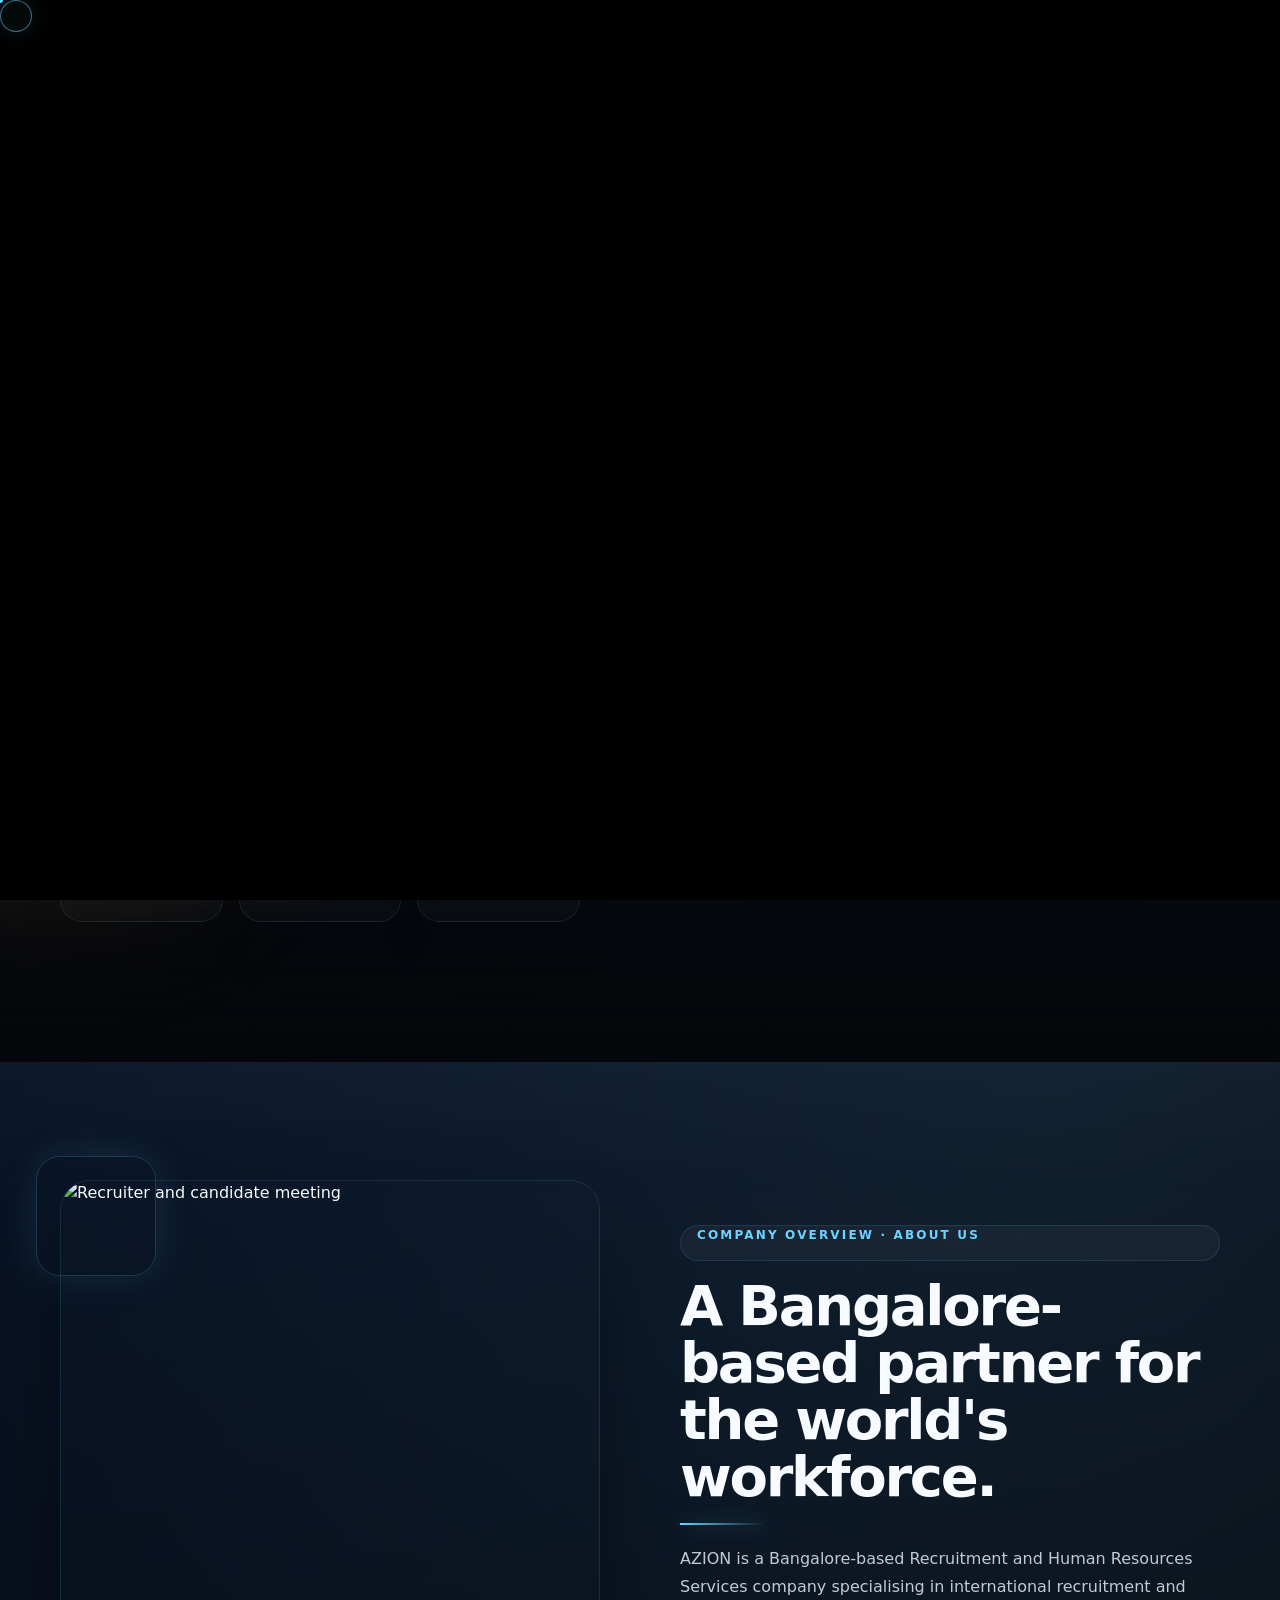
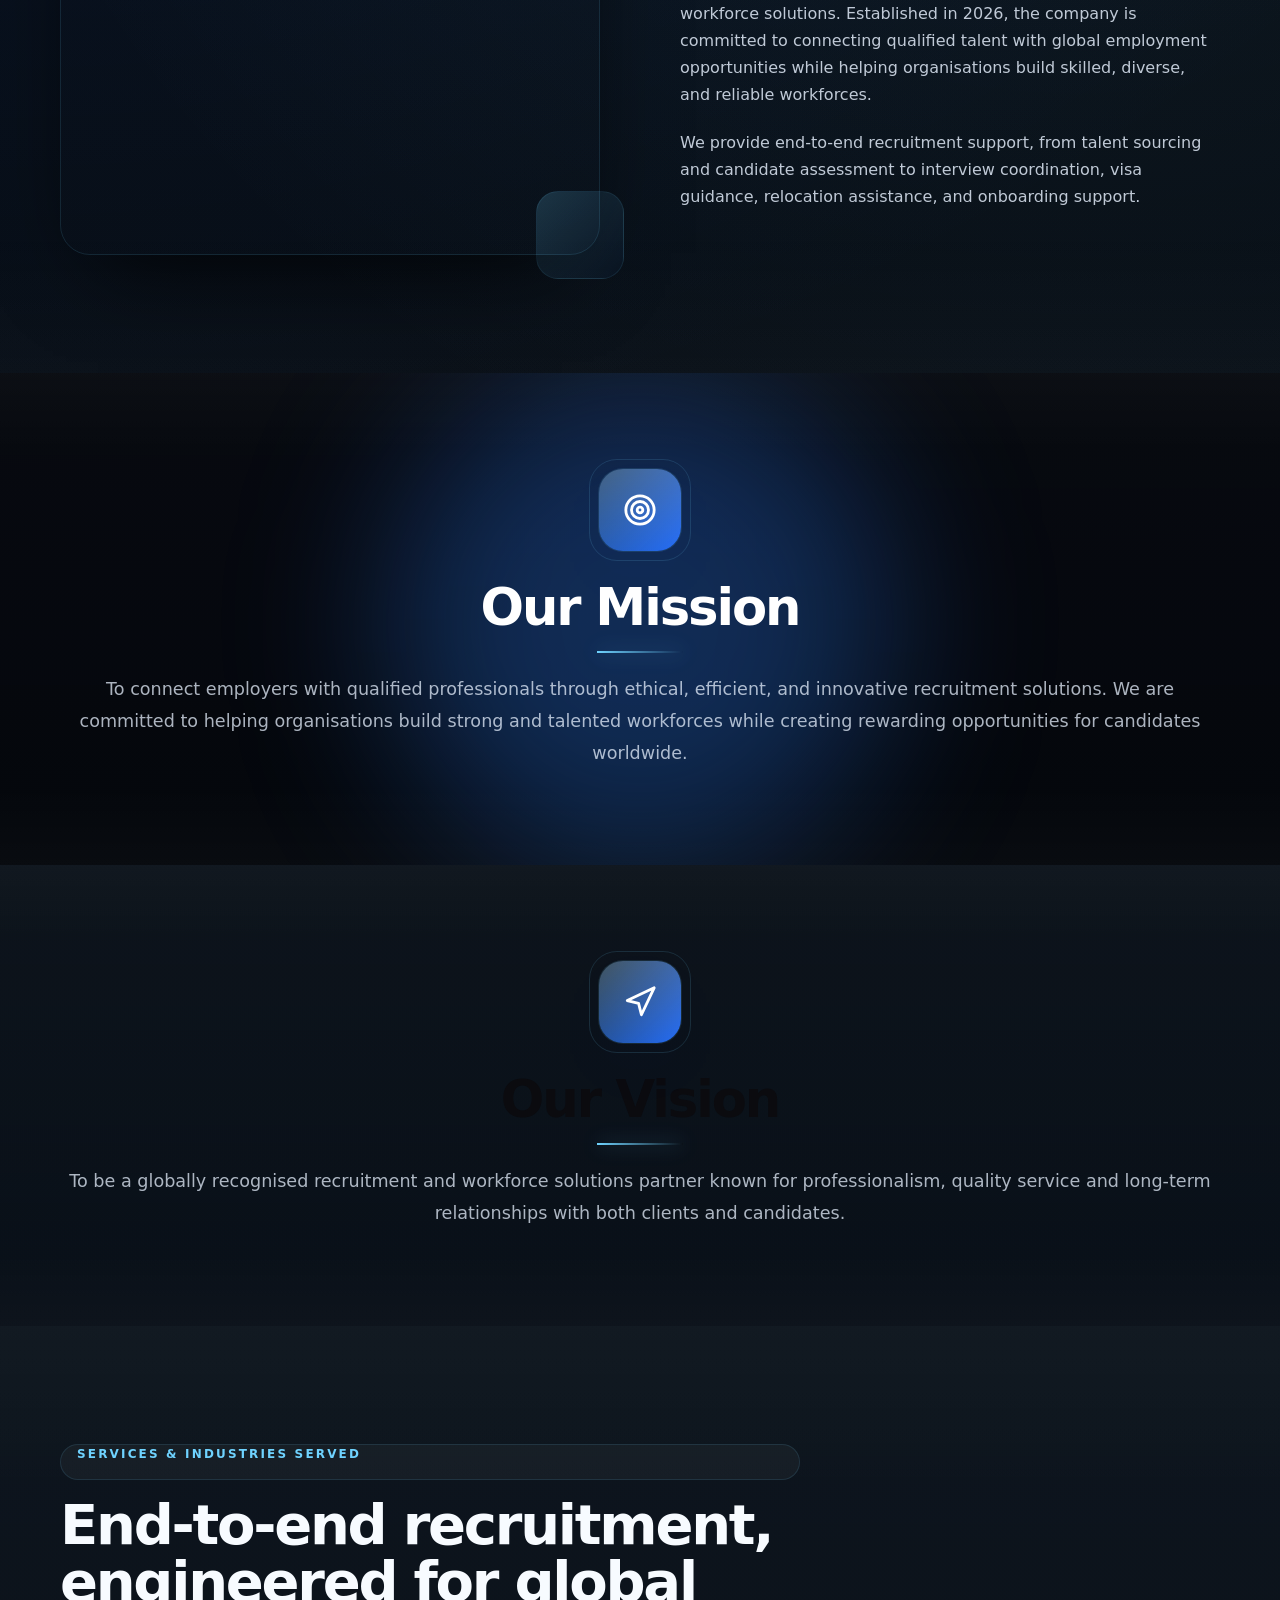
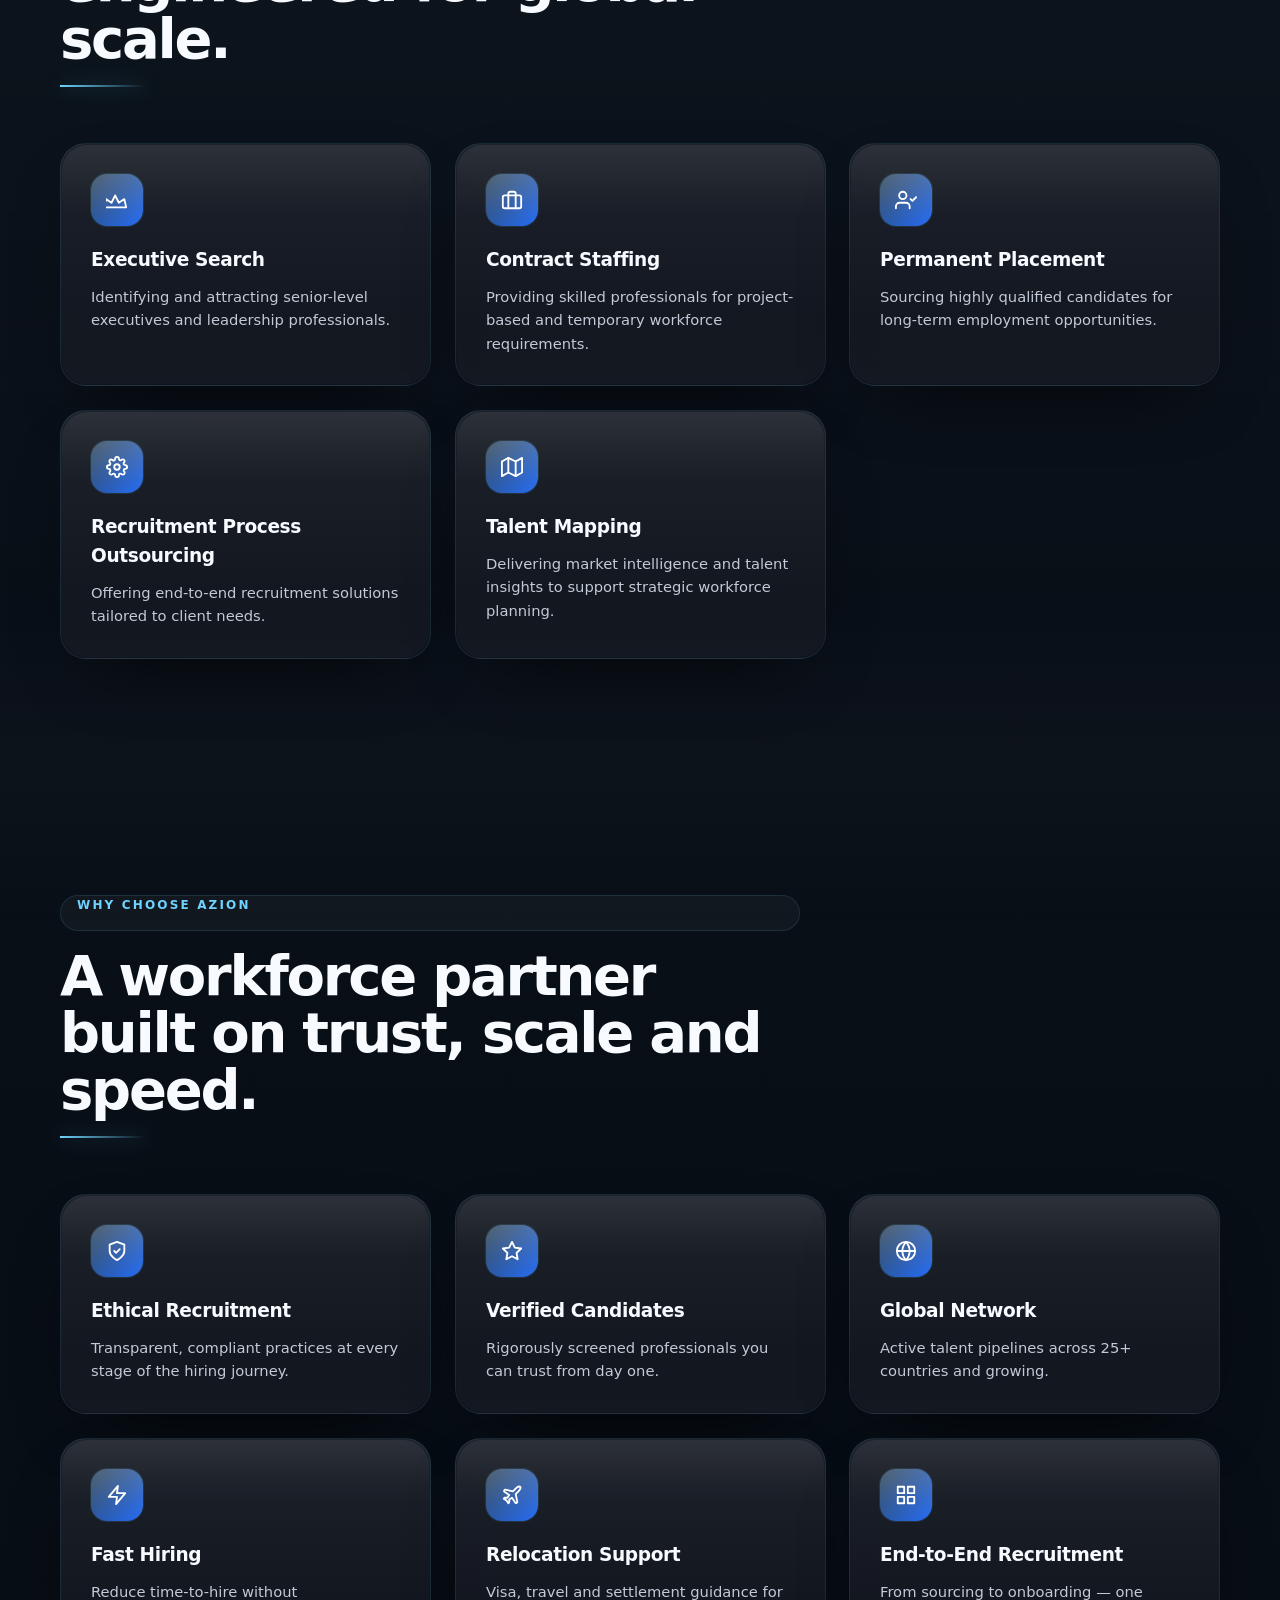
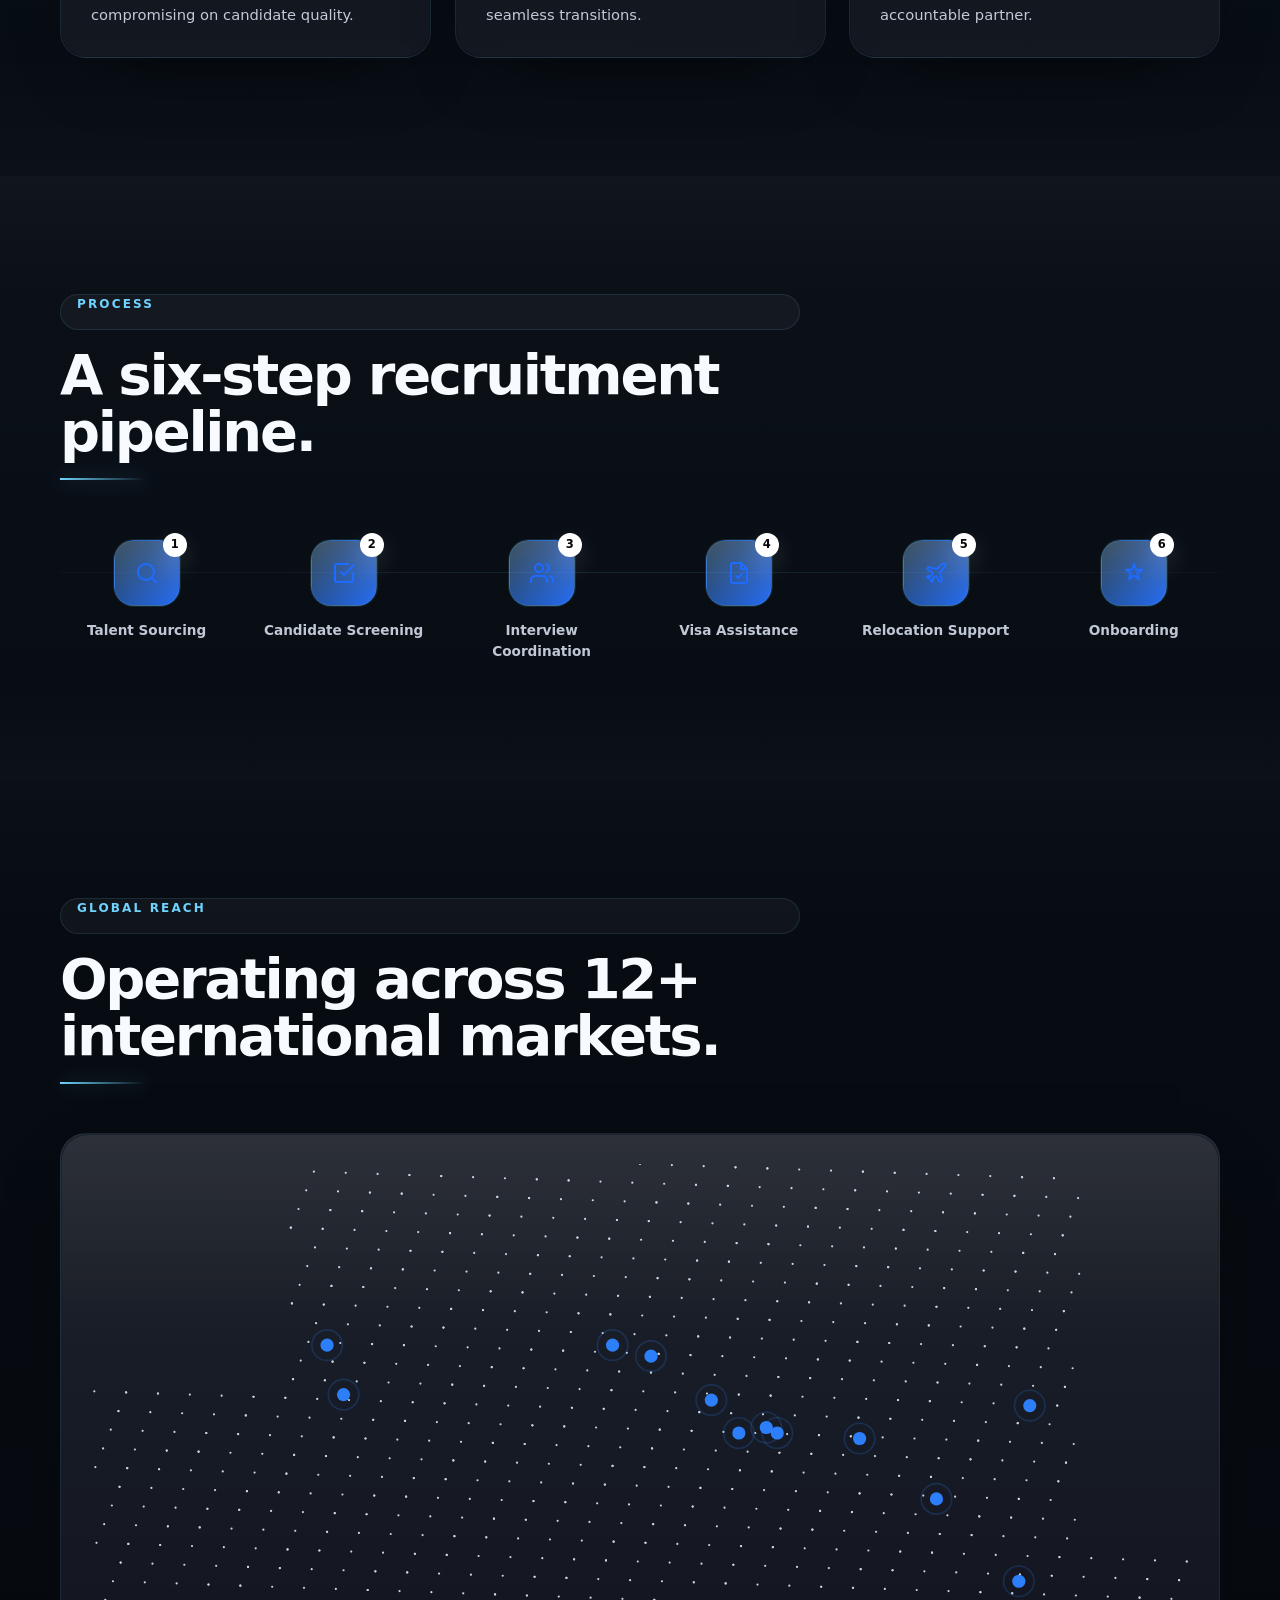
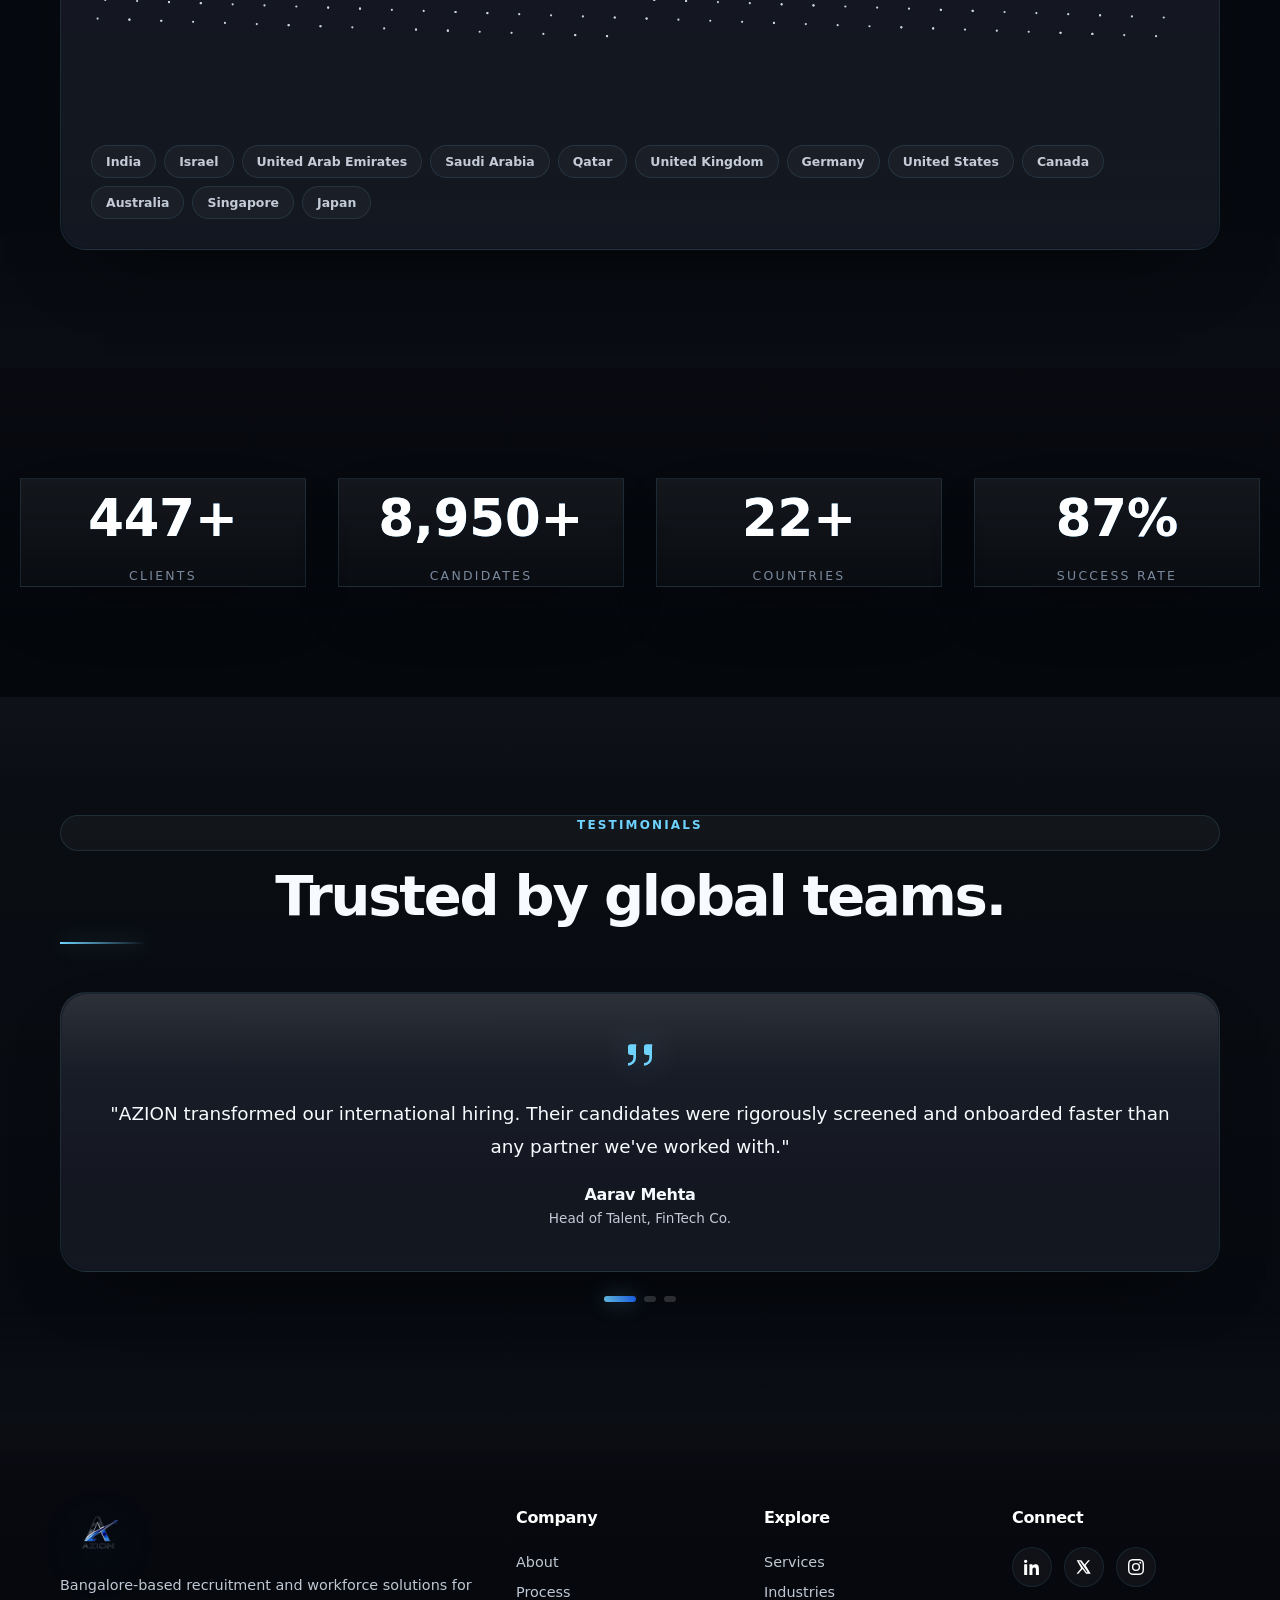
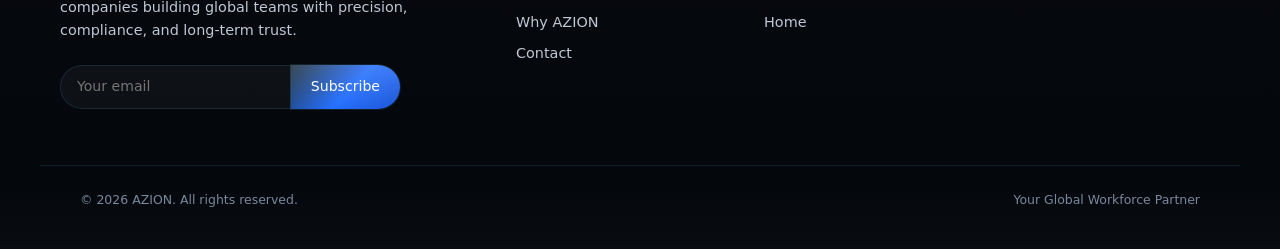
==== commit b8507c36: "New ui changes" ====
--- a/index.html
+++ b/index.html
@@ -21,141 +21,17 @@
 
   <!-- ===== Page Loader ===== -->
   <div id="page-loader" class="loader-root">
-    <div class="loader-bg solid"></div>
-    <div class="loader-bg radial"></div>
-    <div class="loader-bg loader-clouds">
-      <svg class="c1" viewBox="0 0 100 40">
-        <path d="M 10 30 Q 15 15, 30 20 Q 40 10, 60 15 Q 75 10, 85 25 Q 95 30, 90 35 Z" fill="currentColor" />
-      </svg>
-      <svg class="c2" viewBox="0 0 100 40">
-        <path d="M 10 30 Q 15 15, 30 20 Q 40 10, 60 15 Q 75 10, 85 25 Q 95 30, 90 35 Z" fill="currentColor" />
-      </svg>
-      <svg class="c3" viewBox="0 0 100 40">
-        <path d="M 10 30 Q 15 15, 30 20 Q 40 10, 60 15 Q 75 10, 85 25 Q 95 30, 90 35 Z" fill="currentColor" />
-      </svg>
-    </div>
-    <div class="loader-content">
-      <div class="loader-map">
-        <div class="loader-map-bg">
-          <svg viewBox="0 0 1000 400" fill="none">
-            <defs>
-              <pattern id="dot-grid-loader" x="0" y="0" width="22" height="22" patternUnits="userSpaceOnUse">
-                <circle cx="2" cy="2" r="1.1" fill="currentColor" opacity="0.3" />
-              </pattern>
-            </defs>
-            <rect width="1000" height="400" fill="url(#dot-grid-loader)" />
-          </svg>
-        </div>
-        <svg class="loader-svg" viewBox="0 0 1000 400">
-          <defs>
-            <linearGradient id="flight-grad" x1="0%" y1="100%" x2="100%" y2="0%">
-              <stop offset="0%" stop-color="#8EC5FF" />
-              <stop offset="50%" stop-color="#2E7BFF" />
-              <stop offset="100%" stop-color="#0057FF" />
-            </linearGradient>
-            <filter id="path-glow" x="-20%" y="-20%" width="140%" height="140%">
-              <feGaussianBlur stdDeviation="4" result="blur" />
-              <feMerge>
-                <feMergeNode in="blur" />
-                <feMergeNode in="SourceGraphic" />
-              </feMerge>
-            </filter>
-            <filter id="plane-glow" x="-80%" y="-80%" width="260%" height="260%">
-              <feGaussianBlur stdDeviation="10" result="blur" />
-              <feMerge>
-                <feMergeNode in="blur" />
-                <feMergeNode in="SourceGraphic" />
-              </feMerge>
-            </filter>
-          </defs>
-
-          <path class="flight-glow" d="M173 233 C 335 132, 496 110, 776 134" fill="none" stroke="#2E7BFF"
-            stroke-width="6" stroke-linecap="round" opacity="0.35" filter="url(#path-glow)" />
-          <path class="flight-path" d="M173 233 C 335 132, 496 110, 776 134" fill="none" stroke="url(#flight-grad)"
-            stroke-width="2.5" stroke-linecap="round" />
-
-          <circle id="loader-particle-0" r="3" fill="#8EC5FF" cx="0" cy="0"
-            style="opacity:0;filter:drop-shadow(0 0 3px #2E7BFF)" />
-          <circle id="loader-particle-1" r="3" fill="#8EC5FF" cx="0" cy="0"
-            style="opacity:0;filter:drop-shadow(0 0 3px #2E7BFF)" />
-          <circle id="loader-particle-2" r="3" fill="#8EC5FF" cx="0" cy="0"
-            style="opacity:0;filter:drop-shadow(0 0 3px #2E7BFF)" />
-          <circle id="loader-particle-3" r="3" fill="#8EC5FF" cx="0" cy="0"
-            style="opacity:0;filter:drop-shadow(0 0 3px #2E7BFF)" />
-          <circle id="loader-particle-4" r="3" fill="#8EC5FF" cx="0" cy="0"
-            style="opacity:0;filter:drop-shadow(0 0 3px #2E7BFF)" />
-          <circle id="loader-particle-5" r="3" fill="#8EC5FF" cx="0" cy="0"
-            style="opacity:0;filter:drop-shadow(0 0 3px #2E7BFF)" />
-          <circle id="loader-particle-6" r="3" fill="#8EC5FF" cx="0" cy="0"
-            style="opacity:0;filter:drop-shadow(0 0 3px #2E7BFF)" />
-          <circle id="loader-particle-7" r="3" fill="#8EC5FF" cx="0" cy="0"
-            style="opacity:0;filter:drop-shadow(0 0 3px #2E7BFF)" />
-          <circle id="loader-particle-8" r="3" fill="#8EC5FF" cx="0" cy="0"
-            style="opacity:0;filter:drop-shadow(0 0 3px #2E7BFF)" />
-          <circle id="loader-particle-9" r="3" fill="#8EC5FF" cx="0" cy="0"
-            style="opacity:0;filter:drop-shadow(0 0 3px #2E7BFF)" />
-          <circle id="loader-particle-10" r="3" fill="#8EC5FF" cx="0" cy="0"
-            style="opacity:0;filter:drop-shadow(0 0 3px #2E7BFF)" />
-          <circle id="loader-particle-11" r="3" fill="#8EC5FF" cx="0" cy="0"
-            style="opacity:0;filter:drop-shadow(0 0 3px #2E7BFF)" />
-          <circle id="loader-particle-12" r="3" fill="#8EC5FF" cx="0" cy="0"
-            style="opacity:0;filter:drop-shadow(0 0 3px #2E7BFF)" />
-          <circle id="loader-particle-13" r="3" fill="#8EC5FF" cx="0" cy="0"
-            style="opacity:0;filter:drop-shadow(0 0 3px #2E7BFF)" />
-          <circle id="loader-particle-14" r="3" fill="#8EC5FF" cx="0" cy="0"
-            style="opacity:0;filter:drop-shadow(0 0 3px #2E7BFF)" />
-
-          <g transform="translate(173, 233)" class="marker-blr">
-            <circle r="4.5" fill="#8EC5FF" />
-            <circle r="14" fill="none" stroke="#8EC5FF" stroke-width="1.5" />
-            <text x="-8" y="-18" fill="#8EC5FF" text-anchor="end">Bangalore</text>
-          </g>
-          <g transform="translate(776, 134)" class="marker-dxb">
-            <circle r="4.5" fill="#2E7BFF" class="marker-dxb-dot" />
-            <circle r="14" fill="none" stroke="#2E7BFF" stroke-width="1.5" class="marker-dxb-ring" />
-            <text x="14" y="18" fill="#2E7BFF">Dubai</text>
-          </g>
-
-          <g class="plane-group" opacity="0" style="filter:url(#plane-glow)">
-            <g transform="translate(-256,-256)">
-              <polygon fill="#E2E8F0" points="267.342,237.829 173.993,0 226.41,0 377.713,237.829" />
-              <path fill="#FFFFFF"
-                d="M497.958,259.18l-14.559-7.004l-6.745-14.284c-19.342-13.812-48.901-24.332-93.788-24.332c-142.684,0-328.62,0-328.62,0l-20.761-53.215H0v138.37h257.708L173.993,512h52.417c21.565-37.033,130.957-205.984,135.685-213.286H512C512,291.494,509.359,275.432,497.958,259.18z" />
-              <g>
-                <path fill="#3B82F6"
-                  d="M477.952,262.091h12.133c3.005,0,5.75-1.098,7.868-2.907c-5.136-7.322-12.051-14.679-21.303-21.286c-6.088,0.65-10.831,5.801-10.831,12.061C465.819,256.658,471.251,262.091,477.952,262.091z" />
-                <path fill="#2E7BFF"
-                  d="M429.421,262.091h-12.133c-6.701,0-12.133-5.433-12.133-12.133s5.432-12.133,12.133-12.133h12.133c6.701,0,12.133,5.433,12.133,12.133S436.121,262.091,429.421,262.091z" />
-                <path fill="#2E7BFF"
-                  d="M368.758,262.091h-12.133c-6.701,0-12.133-5.433-12.133-12.133s5.432-12.133,12.133-12.133h12.133c6.701,0,12.133,5.433,12.133,12.133S375.457,262.091,368.758,262.091z" />
-                <path fill="#2E7BFF"
-                  d="M308.094,262.091h-12.133c-6.701,0-12.133-5.433-12.133-12.133s5.432-12.133,12.133-12.133h12.133c6.701,0,12.133,5.433,12.133,12.133S314.794,262.091,308.094,262.091z" />
-                <path fill="#2E7BFF"
-                  d="M247.431,262.091h-12.133c-6.701,0-12.133-5.433-12.133-12.133s5.432-12.133,12.133-12.133h12.133c6.701,0,12.133,5.433,12.133,12.133S254.13,262.091,247.431,262.091z" />
-                <path fill="#2E7BFF"
-                  d="M186.767,262.091h-12.133c-6.701,0-12.133-5.433-12.133-12.133s5.432-12.133,12.133-12.133h12.133c6.701,0,12.133,5.433,12.133,12.133S193.467,262.091,186.767,262.091z" />
-                <path fill="#2E7BFF"
-                  d="M126.104,262.091h-12.133c-6.701,0-12.133-5.433-12.133-12.133s5.432-12.133,12.133-12.133h12.133c6.701,0,12.133,5.433,12.133,12.133S132.803,262.091,126.104,262.091z" />
-              </g>
-            </g>
-          </g>
-        </svg>
-      </div>
-
-      <div class="loader-caption">
-        <div class="stack">
-          <p class="loader-text-1">Connecting Global Talent</p>
-          <p class="loader-text-2">From Bangalore to Dubai</p>
-          <h1 class="loader-text-3">AZION<span>Your Global Workforce Partner</span></h1>
-        </div>
-      </div>
+    <div class="loader-video-shell">
+      <video id="loader-video" class="loader-video" autoplay muted playsinline preload="auto">
+        <source src="images/watermark-removed-VID-20260706-WA0016.mp4" type="video/mp4" />
+      </video>
     </div>
   </div>
 
   <div id="nav-mount"></div>
 
   <!-- ===== Hero ===== -->
-  <section class="hero">
+  <section class="hero" id="hero">
     <div class="blob" style="top:-100px;right:-80px;height:420px;width:420px;background:rgba(45,127,249,0.2);"></div>
     <div class="blob"
       style="top:50%;left:-120px;height:360px;width:360px;background:rgba(247,148,29,0.15);animation-delay:-8s;"></div>
@@ -212,7 +88,7 @@
   </section>
 
   <!-- ===== About ===== -->
-  <section class="section">
+  <section class="section" id="about">
     <div class="container two-col">
       <div class="about-visual reveal">
         <div class="frame1"></div>
@@ -273,7 +149,7 @@
   </section>
 
   <!-- ===== Services ===== -->
-  <section class="section section-alt">
+  <section class="section section-alt" id="services-preview">
     <div class="container">
       <div class="section-head reveal">
         <p class="section-eyebrow">Services & Industries Served</p>
@@ -332,7 +208,7 @@
   </section>
 
   <!-- ===== Why Choose ===== -->
-  <section class="section">
+  <section class="section" id="why-preview">
     <div class="container">
       <div class="section-head reveal">
         <p class="section-eyebrow">Why Choose AZION</p>
@@ -400,7 +276,7 @@
   </section>
 
   <!-- ===== Process ===== -->
-  <section class="section section-alt">
+  <section class="section section-alt" id="process-preview">
     <div class="container">
       <div class="section-head reveal">
         <p class="section-eyebrow">Process</p>
@@ -508,7 +384,7 @@
   </section>
 
   <!-- ===== Testimonials ===== -->
-  <section class="section section-alt">
+  <section class="section section-alt" id="testimonials">
     <div class="container testimonials">
       <p class="section-eyebrow">Testimonials</p>
       <h2>Trusted by global teams.</h2>
@@ -596,4 +472,5 @@
   <script src="js/earth.js"></script>
 </body>
 
-</html>+</html>
+
--- a/css/styles.css
+++ b/css/styles.css
@@ -62,6 +62,13 @@
 }
 @media (min-width: 768px) { .nav-inner { height: 80px; padding: 0 40px; } }
 .brand { display: flex; align-items: center; gap: 10px; font-family: var(--font-display); font-weight: 600; font-size: 1.15rem; letter-spacing: -0.01em; }
+.brand-logo {
+  height: 44px;
+  width: auto;
+  max-width: 180px;
+  object-fit: contain;
+}
+@media (min-width: 768px) { .brand-logo { height: 52px; max-width: 220px; } }
 .brand-mark {
   height: 36px; width: 36px; border-radius: 10px;
   background: var(--gradient-brand);
@@ -416,42 +423,27 @@
 .animate-cloud-slow { animation: cloudMoveSlow 40s linear infinite; }
 .animate-cloud-fast { animation: cloudMoveFast 28s linear infinite; }
 
-/* ============ PageLoader (from provided component) ============ */
+/* ============ PageLoader (video) ============ */
 .loader-root {
   position: fixed; inset: 0; z-index: 100;
   display: flex; align-items: center; justify-content: center;
   overflow: hidden;
-}
-.loader-bg { position: absolute; inset: 0; }
-.loader-bg.solid { background: #08152D; }
-.loader-bg.radial { background: radial-gradient(circle at center, rgba(46,123,255,0.18), transparent 60%); }
-.loader-clouds { position: absolute; inset: 0; pointer-events: none; overflow: hidden; opacity: 0.2; }
-.loader-clouds svg { position: absolute; color: rgba(255,255,255,0.1); }
-.loader-clouds svg.c1 { left: 40px; top: 20%; height: 32px; width: 96px; }
-.loader-clouds svg.c2 { right: 80px; top: 60%; height: 48px; width: 128px; animation-name: cloudMoveFast; animation-duration: 28s; }
-.loader-clouds svg.c3 { left: 40%; top: 10%; height: 40px; width: 112px; }
-.loader-clouds svg.c1, .loader-clouds svg.c3 { animation: cloudMoveSlow 40s linear infinite; }
-.loader-content {
-  position: relative; z-index: 10;
-  display: flex; flex-direction: column; align-items: center; justify-content: center;
-  height: 100%; width: 100%; max-width: 1100px; padding: 0 24px;
-}
-.loader-map { position: relative; height: 320px; width: 100%; max-width: 900px; }
-.loader-map-bg { position: absolute; inset: 0; color: #8EC5FF; opacity: 0.12; transition: opacity .3s; }
-.loader-map-bg svg { height: 100%; width: 100%; }
-.loader-svg { position: absolute; inset: 0; height: 100%; width: 100%; overflow: visible; }
-.marker-blr text, .marker-dxb text { font-family: var(--font-display); font-size: 10px; font-weight: 700; letter-spacing: 0.25em; text-transform: uppercase; opacity: 0.8; }
-.loader-caption {
-  position: absolute; bottom: 80px; left: 50%; transform: translateX(-50%);
-  width: 100%; max-width: 560px; text-align: center; font-family: var(--font-display);
-}
-.loader-caption .stack { position: relative; height: 64px; display: flex; align-items: center; justify-content: center; overflow: hidden; }
-.loader-caption p { position: absolute; font-size: 0.85rem; letter-spacing: 0.3em; text-transform: uppercase; color: rgba(142,197,255,0.95); opacity: 0; }
-.loader-caption h1 { position: absolute; font-size: 1.6rem; font-weight: 700; letter-spacing: 0.16em; color: white; opacity: 0; width: 100%; }
-@media (min-width: 640px) { .loader-caption h1 { font-size: 1.9rem; } }
-.loader-caption h1 span {
-  display: block; margin-top: 8px; font-size: 0.72rem; font-weight: 500;
-  letter-spacing: 0.35em; text-transform: uppercase; color: rgba(142,197,255,0.7);
+  background: #000;
+}
+.loader-root.is-fading-out {
+  opacity: 0;
+  transition: opacity .6s ease;
+}
+.loader-video-shell {
+  position: absolute; inset: 0;
+  display: flex; align-items: center; justify-content: center;
+  background: #000;
+}
+.loader-video {
+  width: 100%;
+  height: 100%;
+  object-fit: cover;
+  display: block;
 }
 
 /* ===== Spinning Earth Hero ===== */
@@ -505,3 +497,15 @@
 .earth-legend .dot-blue   { background: #2D7FF9; box-shadow: 0 0 8px #2D7FF9; }
 .earth-legend .dot-orange { background: #F7941D; box-shadow: 0 0 8px #F7941D; }
 .earth-legend .arrow { opacity: 0.55; }
+
+
+/* ===== AZION Premium Theme Override ===== */
+@import url("https://fonts.googleapis.com/css2?family=Manrope:wght@400;500;600;700;800&family=Sora:wght@500;600;700;800&display=swap");
+:root{--bg:#05070b;--bg2:#0b0b0f;--panel:rgba(10,15,24,.88);--panel2:rgba(16,24,38,.76);--line:rgba(111,211,255,.14);--line2:rgba(111,211,255,.28);--text:#f7fbff;--soft:rgba(232,242,255,.82);--muted:rgba(180,202,229,.66);--brand-blue:#1E6BFF;--brand-blue-glow:#6FD3FF;--navy-deep:#0B0B0F;--mist:#09111b;--border:rgba(111,211,255,.12);--gradient-brand:linear-gradient(135deg,#fff 0%,#6FD3FF 38%,#1E6BFF 100%);--gradient-hero:radial-gradient(circle at 16% 18%,rgba(30,107,255,.20),transparent 24%),radial-gradient(circle at 83% 22%,rgba(111,211,255,.11),transparent 18%),linear-gradient(180deg,#05070b 0%,#09111a 34%,#05070b 100%);--shadow-glow:0 0 0 1px rgba(111,211,255,.12),0 26px 80px -36px rgba(30,107,255,.78);--shadow-card:0 28px 80px -42px rgba(0,0,0,.96);--font-display:"Sora",system-ui,sans-serif;--font-body:"Manrope",system-ui,sans-serif}
+html{scroll-behavior:smooth}body{background:radial-gradient(circle at top left,rgba(30,107,255,.18),transparent 25%),radial-gradient(circle at 84% 12%,rgba(111,211,255,.09),transparent 16%),linear-gradient(180deg,#05070b 0%,#09111a 36%,#05070b 100%);color:var(--text);font-family:var(--font-body)}body::before{content:"";position:fixed;inset:0;pointer-events:none;background:linear-gradient(rgba(255,255,255,.02) 1px,transparent 1px),linear-gradient(90deg,rgba(255,255,255,.02) 1px,transparent 1px);background-size:72px 72px;mask-image:radial-gradient(circle at center,#000 18%,transparent 90%);opacity:.34}body.page-enter{opacity:0;transform:translateY(12px)}body.page-ready{opacity:1;transform:none;transition:opacity .45s ease,transform .45s ease}body.page-leave{opacity:0;transform:translateY(8px);transition:opacity .25s ease,transform .25s ease}
+.text-gradient{background:var(--gradient-brand);-webkit-background-clip:text;background-clip:text}.container{max-width:1240px}.section,.mv,.page-hero,.hero,.footer{position:relative}.section::before,.mv::before,.footer::before{content:"";position:absolute;inset:0;pointer-events:none;background:linear-gradient(180deg,rgba(255,255,255,.02),transparent 16%,transparent 84%,rgba(255,255,255,.02))}
+.nav{background:rgba(6,9,15,.42);backdrop-filter:blur(18px) saturate(160%);border-bottom:1px solid transparent}.nav.scrolled{background:rgba(7,10,16,.84);border-bottom-color:rgba(111,211,255,.1);box-shadow:0 14px 50px -36px rgba(0,0,0,.98)}.nav-inner{min-height:80px}.brand-logo{filter:drop-shadow(0 10px 24px rgba(30,107,255,.18))}.nav-links{padding:8px;border-radius:999px;background:rgba(255,255,255,.03);border:1px solid rgba(255,255,255,.05);box-shadow:inset 0 1px 0 rgba(255,255,255,.04)}.nav-links a{min-height:40px;padding:0 14px;border-radius:999px;color:var(--muted);font-weight:700;letter-spacing:.02em}.nav-links a::after{display:none}.nav-links a:hover,.nav-links a.active,.nav-links a.active-scroll{color:#fff;background:rgba(30,107,255,.12);box-shadow:0 10px 24px -18px rgba(30,107,255,.95)}.nav-cta,.btn-primary,.footer .newsletter button{background:linear-gradient(180deg,rgba(255,255,255,.16),rgba(255,255,255,.03)),linear-gradient(135deg,rgba(111,211,255,.16),#1E6BFF 54%,#1450d4 100%);box-shadow:var(--shadow-glow)}.nav-cta{font-weight:700}.nav-mobile{margin:0 16px 16px;border:1px solid rgba(255,255,255,.08);border-radius:24px;background:rgba(8,11,18,.92);box-shadow:var(--shadow-card)}.nav-mobile li+li{border-top:1px solid rgba(255,255,255,.05)}.nav-mobile li a{color:var(--soft);font-weight:600}.nav-mobile li a.active,.nav-mobile li a.active-scroll{color:var(--brand-blue-glow)}
+.btn{position:relative;min-height:54px;padding:0 24px;font-weight:700;letter-spacing:.01em;overflow:hidden}.btn::before{content:"";position:absolute;top:0;left:-120%;width:60%;height:100%;background:linear-gradient(90deg,transparent,rgba(255,255,255,.26),transparent);transform:skewX(-20deg);transition:left .45s ease}.btn:hover::before{left:150%}.btn-primary:hover,.nav-cta:hover,.footer .newsletter button:hover{transform:translateY(-2px);filter:brightness(1.05)}.btn-ghost{background:rgba(255,255,255,.03);color:#fff;border:1px solid rgba(255,255,255,.1);box-shadow:inset 0 1px 0 rgba(255,255,255,.04)}.btn-ghost:hover{background:rgba(255,255,255,.06);border-color:rgba(111,211,255,.24)}
+.hero{padding:168px 0 140px;background:var(--gradient-hero);overflow:hidden}.hero::after{content:"";position:absolute;inset:auto 0 0;height:180px;background:linear-gradient(180deg,transparent,rgba(5,7,11,.9))}.hero-grid{gap:64px}.eyebrow-chip,.page-hero .eyebrow,.section-eyebrow{min-height:36px;padding:0 16px;border-radius:999px;background:rgba(255,255,255,.04);border:1px solid rgba(111,211,255,.12);color:var(--brand-blue-glow);font-size:.75rem;font-weight:800;letter-spacing:.18em;text-transform:uppercase}.eyebrow-chip .dot{background:var(--brand-blue-glow);box-shadow:0 0 14px rgba(111,211,255,.8)}.hero h1,.page-hero h1,.section h2,.mv h2{font-family:var(--font-display);font-weight:700;line-height:1.02;letter-spacing:-.04em}.hero h1{margin-top:26px;max-width:11ch;font-size:clamp(2.9rem,6vw,5.7rem)}.hero-lead,.page-hero p,.body-lead p,.mv .lead,.card p,.step-card p,.quote-card .role,.footer p{color:var(--soft)}.hero-lead{margin-top:24px;max-width:39rem;font-size:1.08rem}.hero-stats>div,.stat,.contact-info li{background:linear-gradient(180deg,rgba(255,255,255,.06),rgba(255,255,255,.02));border:1px solid rgba(111,211,255,.12);box-shadow:var(--shadow-card)}.hero-stats{gap:16px;max-width:520px}.hero-stats>div{padding:18px;border-radius:22px}.hero-stats .n,.stat .v{font-family:var(--font-display);font-weight:700;color:#fff}.hero-stats .l,.stat .l,.contact-info .l,.field span{color:var(--muted)}
+.page-hero{padding:180px 0 118px;background:radial-gradient(circle at 20% 24%,rgba(30,107,255,.16),transparent 22%),radial-gradient(circle at 78% 22%,rgba(111,211,255,.11),transparent 18%)}.page-hero h1{margin-top:20px;font-size:clamp(2.4rem,5vw,4.6rem)}.page-hero p{max-width:720px;margin:22px auto 0}.section{padding:118px 0}.section-alt,.mv.light{background:linear-gradient(180deg,rgba(255,255,255,.02),rgba(9,14,22,.32))}.section-dark,.mv,.footer{background:linear-gradient(180deg,rgba(8,10,16,.92),rgba(4,7,12,.98))}.section-head{max-width:740px}.section h2{margin-top:16px;font-size:clamp(2.2rem,4.6vw,3.5rem)}.section h2::after,.page-hero h1::after,.mv h2::after{content:"";display:block;width:86px;height:2px;margin-top:18px;background:linear-gradient(90deg,var(--brand-blue-glow),rgba(111,211,255,0));box-shadow:0 0 20px rgba(111,211,255,.45)}.page-hero h1::after,.mv h2::after{margin-left:auto;margin-right:auto}
+.card,.step-card,.quote-card,.form-card,.map-wrap{position:relative;border-radius:26px;overflow:hidden;background:linear-gradient(180deg,rgba(255,255,255,.08),rgba(255,255,255,.02)),rgba(11,16,25,.92);border:1px solid rgba(111,211,255,.1);box-shadow:var(--shadow-card)}.card::before,.step-card::before,.quote-card::before,.form-card::before,.map-wrap::before{content:"";position:absolute;inset:1px;border-radius:inherit;background:linear-gradient(180deg,rgba(255,255,255,.07),transparent 28%,transparent 72%,rgba(255,255,255,.02));pointer-events:none}.card{padding:30px;transition:transform .45s cubic-bezier(.16,1,.3,1),border-color .35s ease,box-shadow .35s ease}.card:hover,.step-card:hover{transform:translateY(-10px);border-color:rgba(111,211,255,.22);box-shadow:0 0 0 1px rgba(111,211,255,.08),0 34px 85px -40px rgba(30,107,255,.75)}.card .icon,.contact-info .ic,.mv-icon,.step-icon{background:linear-gradient(180deg,rgba(255,255,255,.16),rgba(255,255,255,.03)),linear-gradient(135deg,rgba(111,211,255,.18),rgba(30,107,255,.96));box-shadow:var(--shadow-glow)}.card .icon{width:52px;height:52px;border-radius:16px}.card h3,.step-card h3,.quote-card .name,.footer h4{font-family:var(--font-display);font-weight:700;letter-spacing:-.02em}.card h3{margin-top:20px;font-size:1.16rem}.about-visual .frame1{width:120px;height:120px;border-radius:24px;border:1px solid rgba(111,211,255,.2);box-shadow:0 0 40px rgba(111,211,255,.12)}.about-visual .frame2{width:88px;height:88px;border-radius:22px;background:linear-gradient(135deg,rgba(111,211,255,.18),rgba(30,107,255,.04));border:1px solid rgba(111,211,255,.1)}.about-img{border:1px solid rgba(111,211,255,.12);border-radius:30px;box-shadow:0 36px 90px -38px rgba(0,0,0,.95)}.about-img img{transition:transform .7s ease,filter .7s ease}.about-img:hover img{transform:scale(1.03);filter:saturate(1.05)}.mv{padding:96px 0}.mv-icon{width:82px;height:82px;border-radius:24px}.mv-icon::after{content:"";position:absolute;inset:-10px;border-radius:28px;border:1px solid rgba(111,211,255,.14);animation:pulseRing 2.6s ease-out infinite}.mv h2{margin-top:30px;font-size:clamp(2.2rem,4vw,3.4rem)}.mv .lead{margin-top:20px;line-height:1.82}.timeline::before{height:1px;background:linear-gradient(90deg,rgba(111,211,255,.1),rgba(111,211,255,.4),rgba(111,211,255,.1))}.step-icon{width:66px;height:66px;border-radius:20px}.step-num{background:#fff;color:#05070b;box-shadow:0 10px 24px rgba(255,255,255,.15)}.step-label{color:var(--soft);font-weight:700}.step-card{padding:30px}.step-card .n{font-family:var(--font-display);font-size:2.3rem;font-weight:700;letter-spacing:-.05em;color:var(--brand-blue-glow)}.map-wrap{padding:30px}.chip{background:rgba(255,255,255,.03);border:1px solid rgba(111,211,255,.12);color:var(--soft);font-weight:700}.quote-card{padding:42px}.quote-card svg{color:var(--brand-blue-glow);filter:drop-shadow(0 0 18px rgba(111,211,255,.35))}.quote-card p{margin-top:22px;line-height:1.8}.dots button{background:rgba(255,255,255,.18)}.dots button.active{background:linear-gradient(90deg,var(--brand-blue-glow),var(--brand-blue));box-shadow:0 0 20px rgba(111,211,255,.42)}.contact-info li{padding:18px 20px;border-radius:22px}.contact-info .v{color:#fff;font-weight:700}.form-card{padding:34px}.field input,.field textarea,.footer .newsletter input{background:rgba(255,255,255,.04);border:1px solid rgba(111,211,255,.12);color:#fff}.field input:focus,.field textarea:focus,.footer .newsletter input:focus{border-color:rgba(111,211,255,.32);background:rgba(255,255,255,.06);box-shadow:0 0 0 4px rgba(30,107,255,.14)}.footer{padding:86px 0 40px}.footer ul li a{color:var(--soft)}.footer ul li a:hover{color:var(--brand-blue-glow)}.socials a{background:rgba(255,255,255,.04);border:1px solid rgba(111,211,255,.1)}.socials a:hover{background:rgba(30,107,255,.14);border-color:rgba(111,211,255,.2);box-shadow:0 0 0 1px rgba(111,211,255,.12),0 24px 70px -38px rgba(111,211,255,.7)}.footer-bottom{border-top:1px solid rgba(111,211,255,.12);color:var(--muted)}.scroll-progress{position:fixed;top:0;left:0;height:3px;width:100%;transform-origin:left center;transform:scaleX(0);background:linear-gradient(90deg,var(--brand-blue-glow),var(--brand-blue));box-shadow:0 0 24px rgba(111,211,255,.7);z-index:80}.reveal,.reveal-left,.reveal-right,.reveal-scale,.reveal-heading{opacity:0;transition:opacity .82s cubic-bezier(.16,1,.3,1),transform .82s cubic-bezier(.16,1,.3,1),filter .82s cubic-bezier(.16,1,.3,1);transition-delay:var(--reveal-delay,0s);will-change:opacity,transform}.reveal,.reveal-heading{transform:translateY(34px);filter:blur(6px)}.reveal-left{transform:translateX(-38px);filter:blur(6px)}.reveal-right{transform:translateX(38px);filter:blur(6px)}.reveal-scale{transform:scale(.94);filter:blur(6px)}.reveal.in,.reveal-left.in,.reveal-right.in,.reveal-scale.in,.reveal-heading.in{opacity:1;transform:none;filter:none}.cursor{border:1px solid rgba(111,211,255,.5);background:rgba(111,211,255,.04);box-shadow:0 0 22px rgba(111,211,255,.12)}.cursor.hover{border-color:rgba(111,211,255,.8);background:rgba(111,211,255,.06)}.cursor-dot{background:var(--brand-blue-glow);box-shadow:0 0 14px rgba(111,211,255,.8)}.earth-wrap{background:radial-gradient(circle at 50% 50%,rgba(111,211,255,.16) 0%,rgba(30,107,255,.05) 46%,transparent 72%);box-shadow:0 0 0 1px rgba(111,211,255,.08),0 48px 110px -42px rgba(0,0,0,.98),inset 0 0 110px rgba(111,211,255,.08)}.earth-wrap::before,.earth-wrap::after{content:"";position:absolute;border-radius:50%;pointer-events:none}.earth-wrap::before{inset:9%;border:1px solid rgba(111,211,255,.08);animation:slowSpin 28s linear infinite}.earth-wrap::after{inset:-3%;border:1px solid rgba(111,211,255,.06)}.earth-legend{bottom:-18px;min-height:42px;padding:0 18px;background:rgba(10,15,24,.86);border:1px solid rgba(111,211,255,.12);color:#fff;font-weight:800;letter-spacing:.05em;box-shadow:var(--shadow-card)}.earth-legend .dot-blue{background:var(--brand-blue-glow);box-shadow:0 0 10px var(--brand-blue-glow)}.earth-legend .dot-orange{background:var(--brand-blue);box-shadow:0 0 10px var(--brand-blue)}@keyframes slowSpin{from{transform:rotate(0)}to{transform:rotate(360deg)}}@media (max-width:767px){.hero{padding:148px 0 112px}.hero-stats,.form-row{grid-template-columns:1fr}.quote-card,.form-card{padding:28px}.footer .newsletter{flex-direction:column}.footer .newsletter button{min-height:52px}}@media (prefers-reduced-motion:reduce){.reveal,.reveal-left,.reveal-right,.reveal-scale,.reveal-heading{opacity:1;transform:none;filter:none}}
